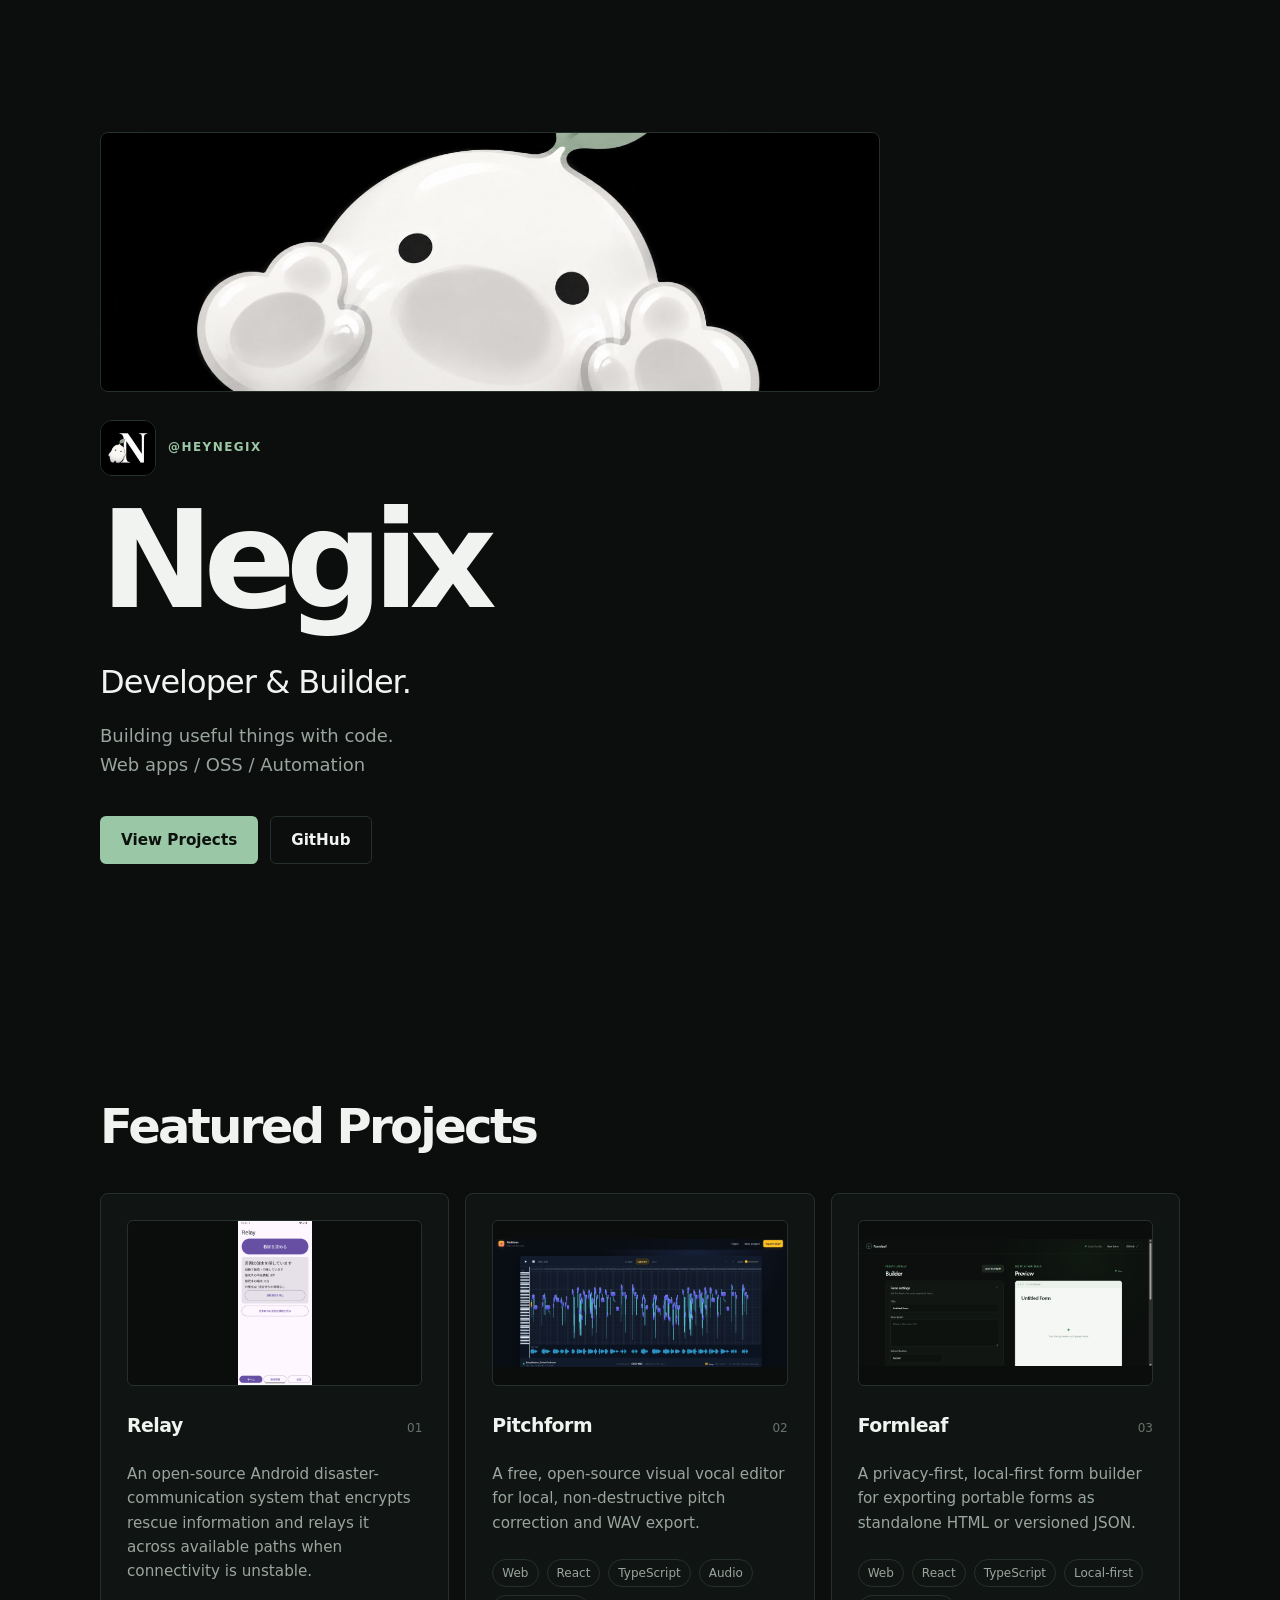
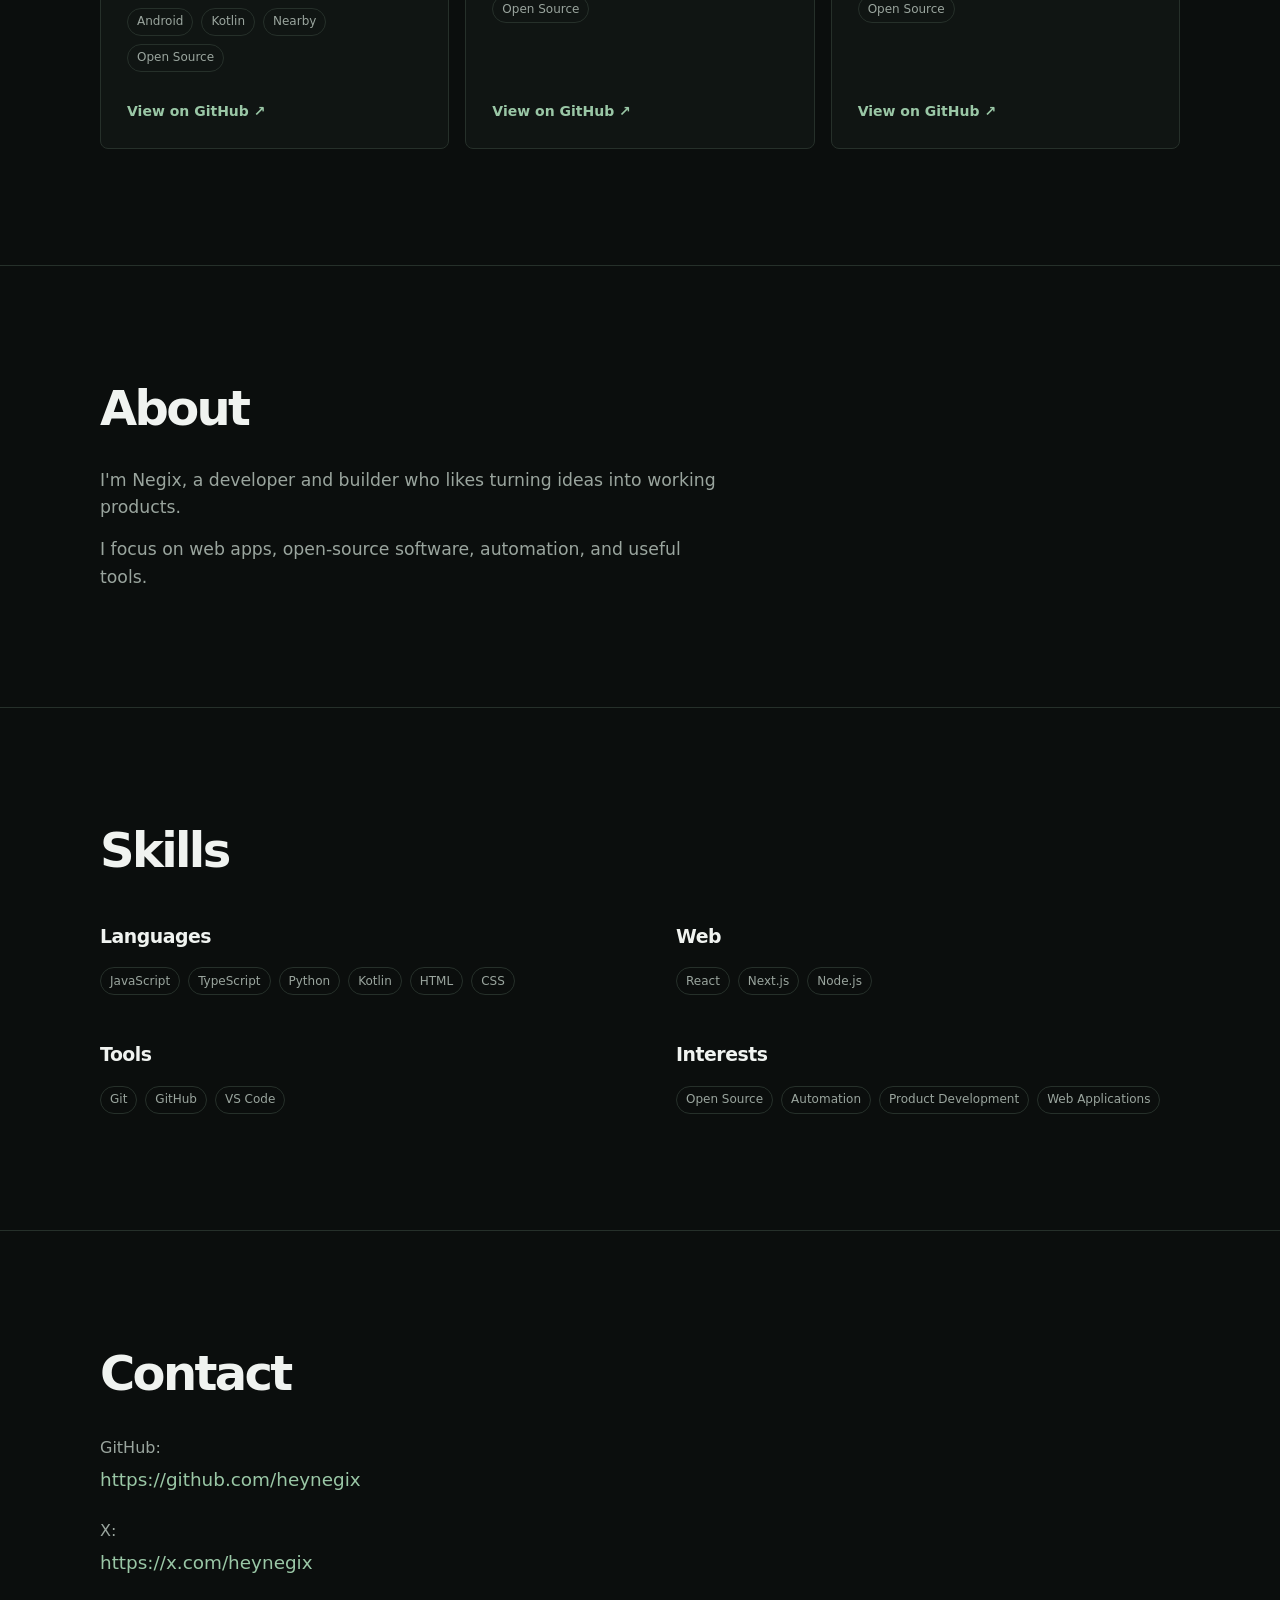
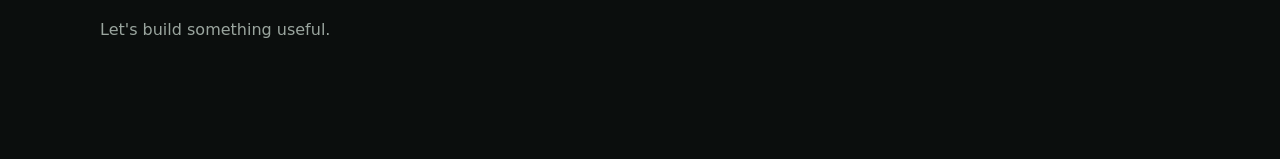
==== index.html @ 0bc8c7f5 "Add Negix profile banner and avatar" ====
<!doctype html>
<html lang="en">
  <head>
    <meta charset="utf-8" />
    <meta name="viewport" content="width=device-width, initial-scale=1" />
    <meta
      name="description"
      content="Negix — Developer &amp; Builder. Web apps, open-source software, and automation."
    />
    <meta property="og:type" content="website" />
    <meta property="og:url" content="https://heynegix.github.io/" />
    <meta property="og:title" content="Negix — Developer &amp; Builder" />
    <meta
      property="og:description"
      content="Building useful things with code. Web apps / OSS / Automation"
    />
    <meta property="og:image" content="https://heynegix.github.io/og-image.png" />
    <meta property="og:image:width" content="1731" />
    <meta property="og:image:height" content="909" />
    <meta name="twitter:card" content="summary_large_image" />
    <meta name="twitter:title" content="Negix — Developer &amp; Builder" />
    <meta
      name="twitter:description"
      content="Building useful things with code. Web apps / OSS / Automation"
    />
    <meta name="twitter:image" content="https://heynegix.github.io/og-image.png" />
    <title>Negix — Developer &amp; Builder</title>
    <link rel="icon" type="image/png" href="favicon.png" />
    <link rel="stylesheet" href="style.css" />
  </head>
  <body>
    <main>
      <section class="hero" aria-labelledby="hero-title">
        <div class="container hero__content">
          <img
            class="hero__banner"
            src="profile-banner.jpg"
            alt="Negix profile banner featuring the Negix mascot"
            fetchpriority="high"
          />
          <div class="hero__identity">
            <img
              class="hero__avatar"
              src="profile-avatar.jpg"
              alt="Negix mascot beside a large N"
              width="64"
              height="64"
            />
            <span>@heynegix</span>
          </div>
          <h1 id="hero-title">Negix</h1>
          <p class="hero__lead">Developer &amp; Builder.</p>
          <p class="hero__description">
            Building useful things with code.<br />
            Web apps / OSS / Automation
          </p>
          <div class="hero__actions" aria-label="Primary actions">
            <a class="button button--primary" href="#projects">View Projects</a>
            <a
              class="button button--secondary"
              href="https://github.com/heynegix"
              target="_blank"
              rel="noopener noreferrer"
            >
              GitHub
            </a>
          </div>
        </div>
      </section>

      <section id="projects" class="section" aria-labelledby="projects-title">
        <div class="container">
          <h2 id="projects-title">Featured Projects</h2>
          <div class="project-grid">
            <article class="project-card">
              <img
                class="project-card__cover"
                src="relay-cover.png"
                alt="Relay Android home screen showing disaster communication status"
                loading="lazy"
                decoding="async"
              />
              <div class="project-card__topline">
                <h3>Relay</h3>
                <span class="project-card__index">01</span>
              </div>
              <p>
                An open-source Android disaster-communication system that encrypts
                rescue information and relays it across available paths when
                connectivity is unstable.
              </p>
              <div class="tags" aria-label="Relay technologies">
                <span class="tag">Android</span>
                <span class="tag">Kotlin</span>
                <span class="tag">Nearby</span>
                <span class="tag">Open Source</span>
              </div>
              <a
                class="project-card__link"
                href="https://github.com/heynegix/Relay"
                target="_blank"
                rel="noopener noreferrer"
              >
                View on GitHub <span aria-hidden="true">↗</span>
              </a>
            </article>

            <article class="project-card">
              <img
                class="project-card__cover"
                src="pitchform-cover.png"
                alt="Pitchform visual vocal editor showing editable pitch notes"
                loading="lazy"
                decoding="async"
              />
              <div class="project-card__topline">
                <h3>Pitchform</h3>
                <span class="project-card__index">02</span>
              </div>
              <p>
                A free, open-source visual vocal editor for local, non-destructive
                pitch correction and WAV export.
              </p>
              <div class="tags" aria-label="Pitchform technologies">
                <span class="tag">Web</span>
                <span class="tag">React</span>
                <span class="tag">TypeScript</span>
                <span class="tag">Audio</span>
                <span class="tag">Open Source</span>
              </div>
              <a
                class="project-card__link"
                href="https://github.com/heynegix/Pitchform"
                target="_blank"
                rel="noopener noreferrer"
              >
                View on GitHub <span aria-hidden="true">↗</span>
              </a>
            </article>

            <article class="project-card">
              <img
                class="project-card__cover"
                src="formleaf-cover.png"
                alt="Formleaf form builder with a live form preview"
                loading="lazy"
                decoding="async"
              />
              <div class="project-card__topline">
                <h3>Formleaf</h3>
                <span class="project-card__index">03</span>
              </div>
              <p>
                A privacy-first, local-first form builder for exporting portable
                forms as standalone HTML or versioned JSON.
              </p>
              <div class="tags" aria-label="Formleaf technologies">
                <span class="tag">Web</span>
                <span class="tag">React</span>
                <span class="tag">TypeScript</span>
                <span class="tag">Local-first</span>
                <span class="tag">Open Source</span>
              </div>
              <a
                class="project-card__link"
                href="https://github.com/heynegix/Formleaf"
                target="_blank"
                rel="noopener noreferrer"
              >
                View on GitHub <span aria-hidden="true">↗</span>
              </a>
            </article>
          </div>
        </div>
      </section>

      <section class="section section--bordered" aria-labelledby="about-title">
        <div class="container narrow-content">
          <h2 id="about-title">About</h2>
          <div class="about-copy">
            <p>
              I'm Negix, a developer and builder who likes turning ideas into
              working products.
            </p>
            <p>
              I focus on web apps, open-source software, automation, and useful
              tools.
            </p>
          </div>
        </div>
      </section>

      <section class="section section--bordered" aria-labelledby="skills-title">
        <div class="container">
          <h2 id="skills-title">Skills</h2>
          <div class="skills-grid">
            <div class="skill-group">
              <h3>Languages</h3>
              <div class="tags">
                <span class="tag">JavaScript</span>
                <span class="tag">TypeScript</span>
                <span class="tag">Python</span>
                <span class="tag">Kotlin</span>
                <span class="tag">HTML</span>
                <span class="tag">CSS</span>
              </div>
            </div>
            <div class="skill-group">
              <h3>Web</h3>
              <div class="tags">
                <span class="tag">React</span>
                <span class="tag">Next.js</span>
                <span class="tag">Node.js</span>
              </div>
            </div>
            <div class="skill-group">
              <h3>Tools</h3>
              <div class="tags">
                <span class="tag">Git</span>
                <span class="tag">GitHub</span>
                <span class="tag">VS Code</span>
              </div>
            </div>
            <div class="skill-group">
              <h3>Interests</h3>
              <div class="tags">
                <span class="tag">Open Source</span>
                <span class="tag">Automation</span>
                <span class="tag">Product Development</span>
                <span class="tag">Web Applications</span>
              </div>
            </div>
          </div>
        </div>
      </section>

      <section class="section section--bordered contact" aria-labelledby="contact-title">
        <div class="container narrow-content">
          <h2 id="contact-title">Contact</h2>
          <div class="contact__items">
            <div class="contact__item">
              <p class="contact__link-label">GitHub:</p>
              <a
                class="contact__link"
                href="https://github.com/heynegix"
                target="_blank"
                rel="noopener noreferrer"
              >
                https://github.com/heynegix
              </a>
            </div>
            <div class="contact__item">
              <p class="contact__link-label">X:</p>
              <a
                class="contact__link"
                href="https://x.com/heynegix"
                target="_blank"
                rel="noopener noreferrer"
              >
                https://x.com/heynegix
              </a>
            </div>
          </div>
          <p class="contact__closing">Let's build something useful.</p>
        </div>
      </section>
    </main>
  </body>
</html>
---- style.css ----
:root {
  color-scheme: dark;
  --background: #0b0e0d;
  --surface: #101513;
  --surface-hover: #151c18;
  --text: #f0f3f0;
  --muted: #9aa59e;
  --faint: #68736c;
  --border: #26302a;
  --accent: #9ac7a6;
  --accent-strong: #b8e0c2;
  --max-width: 1080px;
}

* {
  box-sizing: border-box;
}

html {
  scroll-behavior: smooth;
}

body {
  min-width: 320px;
  margin: 0;
  background: var(--background);
  color: var(--text);
  font-family: Inter, ui-sans-serif, system-ui, -apple-system, BlinkMacSystemFont,
    "Segoe UI", sans-serif;
  font-size: 16px;
  line-height: 1.6;
  -webkit-font-smoothing: antialiased;
  text-rendering: optimizeLegibility;
}

a {
  color: inherit;
}

a:focus-visible {
  outline: 2px solid var(--accent-strong);
  outline-offset: 4px;
}

.container {
  width: min(calc(100% - 48px), var(--max-width));
  margin: 0 auto;
}

.narrow-content {
  max-width: 720px;
  margin-left: max(24px, calc((100% - var(--max-width)) / 2));
}

.hero {
  min-height: 86vh;
  display: flex;
  align-items: center;
  padding: 96px 0 120px;
}

.hero__content {
  padding-top: 4vh;
}

.hero__banner {
  width: 100%;
  max-width: 780px;
  aspect-ratio: 3 / 1;
  display: block;
  margin: 0 0 28px;
  border: 1px solid var(--border);
  border-radius: 8px;
  background: #000;
  object-fit: cover;
}

.hero__identity {
  display: flex;
  align-items: center;
  gap: 12px;
  margin: 0 0 20px;
  color: var(--accent);
  font-size: 0.75rem;
  font-weight: 600;
  letter-spacing: 0.12em;
  text-transform: uppercase;
}

.hero__avatar {
  width: 56px;
  height: 56px;
  display: block;
  border: 1px solid var(--border);
  border-radius: 12px;
  background: #000;
  object-fit: cover;
}

.hero h1 {
  max-width: 800px;
  margin: 0;
  font-size: clamp(4rem, 11vw, 8.5rem);
  font-weight: 650;
  letter-spacing: -0.075em;
  line-height: 0.95;
}

.hero__lead {
  margin: 32px 0 0;
  color: var(--text);
  font-size: clamp(1.35rem, 2.7vw, 2rem);
  letter-spacing: -0.03em;
}

.hero__description {
  margin: 14px 0 0;
  color: var(--muted);
  font-size: clamp(1rem, 1.6vw, 1.125rem);
}

.hero__actions {
  display: flex;
  flex-wrap: wrap;
  gap: 12px;
  margin-top: 36px;
}

.button {
  min-height: 48px;
  display: inline-flex;
  align-items: center;
  justify-content: center;
  padding: 0 20px;
  border: 1px solid transparent;
  border-radius: 6px;
  font-size: 0.95rem;
  font-weight: 600;
  text-decoration: none;
  transition: background-color 180ms ease, border-color 180ms ease, color 180ms ease;
}

.button--primary {
  background: var(--accent);
  color: #0c110e;
}

.button--primary:hover {
  background: var(--accent-strong);
}

.button--secondary {
  border-color: var(--border);
  color: var(--text);
}

.button--secondary:hover {
  border-color: var(--accent);
  color: var(--accent-strong);
}

.section {
  padding: 116px 0;
}

.section--bordered {
  border-top: 1px solid var(--border);
}

.section h2 {
  margin: 0;
  font-size: clamp(2rem, 4vw, 3rem);
  font-weight: 600;
  letter-spacing: -0.055em;
  line-height: 1.1;
}

.project-grid {
  display: grid;
  grid-template-columns: repeat(3, minmax(0, 1fr));
  gap: 16px;
  margin-top: 40px;
}

.project-card {
  min-height: 340px;
  display: flex;
  flex-direction: column;
  padding: 26px;
  border: 1px solid var(--border);
  border-radius: 8px;
  background: var(--surface);
  transition: border-color 180ms ease, background-color 180ms ease;
}

.project-card:hover {
  border-color: #3a4a3e;
  background: var(--surface-hover);
}

.project-card__cover {
  width: 100%;
  aspect-ratio: 16 / 9;
  display: block;
  margin-bottom: 24px;
  border: 1px solid var(--border);
  border-radius: 6px;
  background: #0a0d0b;
  object-fit: contain;
}

.project-card__topline {
  display: flex;
  align-items: baseline;
  justify-content: space-between;
  gap: 16px;
}

.project-card h3,
.skill-group h3 {
  margin: 0;
  font-size: 1.18rem;
  font-weight: 600;
  letter-spacing: -0.025em;
}

.project-card__index {
  color: var(--faint);
  font-size: 0.75rem;
  font-variant-numeric: tabular-nums;
}

.project-card p {
  margin: 22px 0 0;
  color: var(--muted);
  font-size: 0.95rem;
}

.tags {
  display: flex;
  flex-wrap: wrap;
  gap: 8px;
  margin-top: 24px;
}

.tag {
  display: inline-flex;
  align-items: center;
  min-height: 28px;
  padding: 3px 9px;
  border: 1px solid var(--border);
  border-radius: 999px;
  color: var(--muted);
  font-size: 0.75rem;
  line-height: 1.2;
}

.project-card__link {
  width: fit-content;
  margin-top: auto;
  padding-top: 28px;
  color: var(--accent);
  font-size: 0.875rem;
  font-weight: 600;
  text-decoration: none;
}

.project-card__link:hover,
.contact__link:hover {
  color: var(--accent-strong);
}

.about-copy {
  max-width: 620px;
  margin-top: 32px;
  color: var(--muted);
  font-size: 1.08rem;
}

.about-copy p {
  margin: 0;
}

.about-copy p + p {
  margin-top: 14px;
}

.skills-grid {
  display: grid;
  grid-template-columns: repeat(2, minmax(0, 1fr));
  gap: 44px 72px;
  margin-top: 44px;
}

.skill-group .tags {
  margin-top: 16px;
}

.contact__items {
  margin-top: 36px;
}

.contact__item + .contact__item {
  margin-top: 24px;
}

.contact__link-label {
  margin: 0 0 4px;
  color: var(--muted);
}

.contact__link {
  color: var(--accent);
  font-size: clamp(1rem, 2vw, 1.15rem);
  overflow-wrap: anywhere;
  text-decoration: none;
}

.contact__closing {
  margin: 40px 0 0;
  color: var(--muted);
}

@media (max-width: 800px) {
  .hero {
    min-height: 76vh;
    padding: 72px 0 96px;
  }

  .project-grid {
    grid-template-columns: 1fr;
  }

  .project-card {
    min-height: 0;
  }

  .project-card__link {
    margin-top: 26px;
  }

  .narrow-content {
    margin-left: auto;
  }
}

@media (max-width: 560px) {
  .container {
    width: min(calc(100% - 36px), var(--max-width));
  }

  .hero {
    padding: 56px 0 80px;
  }

  .hero h1 {
    font-size: clamp(3.8rem, 21vw, 6rem);
  }

  .hero__actions {
    width: 100%;
  }

  .button {
    flex: 1 1 140px;
  }

  .section {
    padding: 80px 0;
  }

  .skills-grid {
    grid-template-columns: 1fr;
    gap: 32px;
    margin-top: 36px;
  }
}

@media (prefers-reduced-motion: reduce) {
  html {
    scroll-behavior: auto;
  }

  *,
  *::before,
  *::after {
    transition-duration: 0.01ms !important;
  }
}
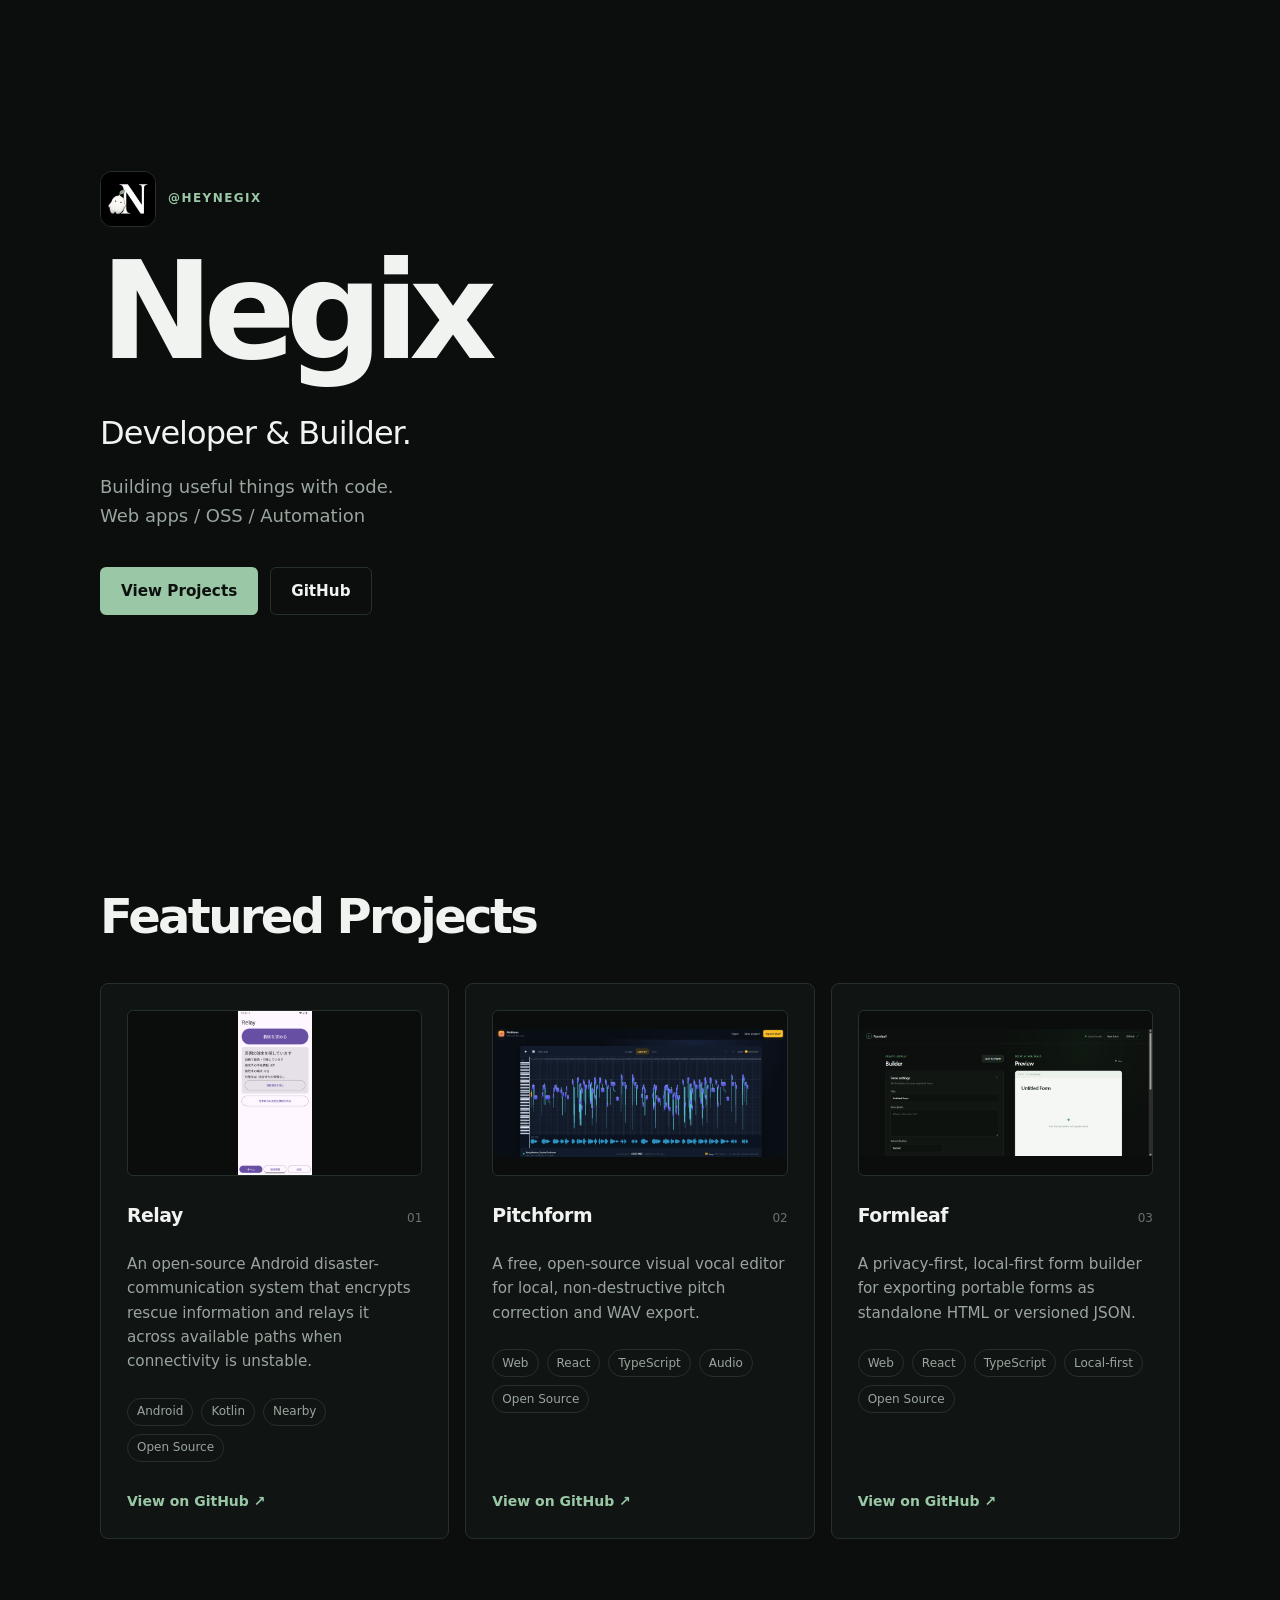
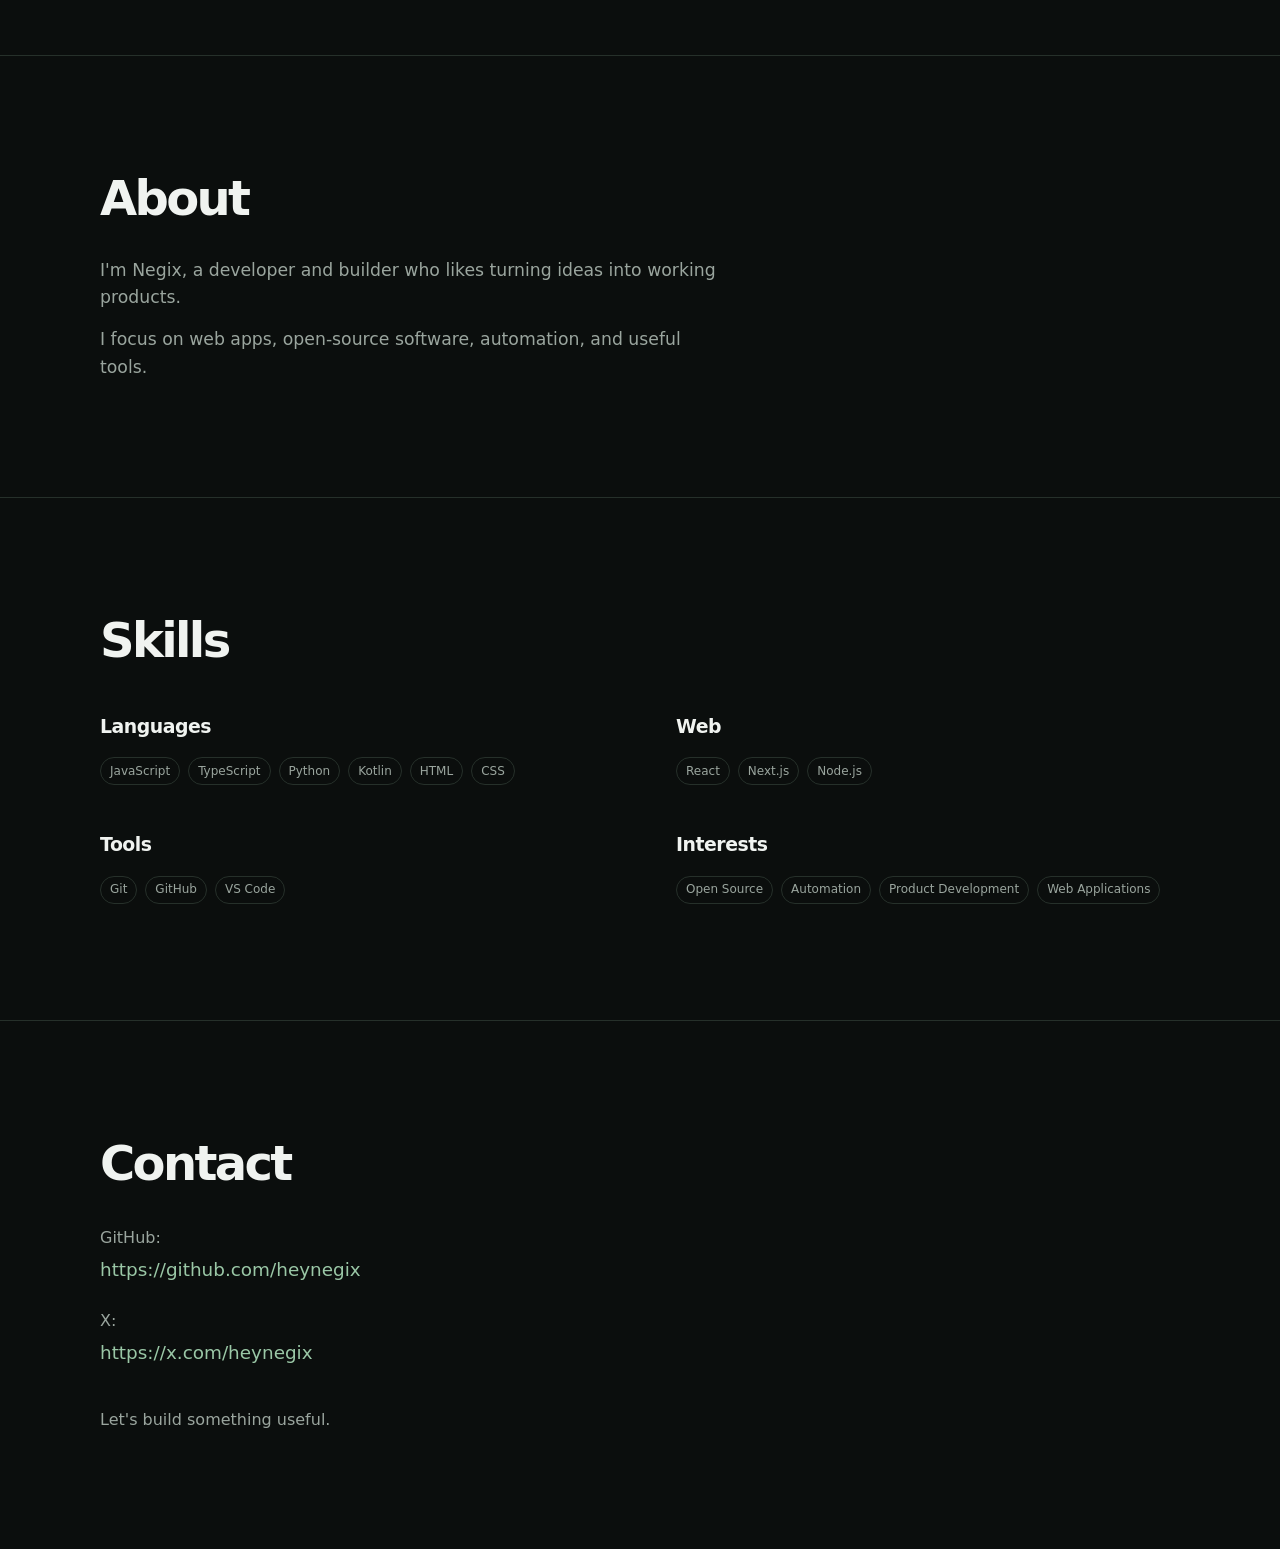
==== commit 27e74323: "Remove oversized profile banner" ====
--- a/index.html
+++ b/index.html
@@ -32,12 +32,6 @@
     <main>
       <section class="hero" aria-labelledby="hero-title">
         <div class="container hero__content">
-          <img
-            class="hero__banner"
-            src="profile-banner.jpg"
-            alt="Negix profile banner featuring the Negix mascot"
-            fetchpriority="high"
-          />
           <div class="hero__identity">
             <img
               class="hero__avatar"
--- a/style.css
+++ b/style.css
@@ -63,18 +63,6 @@
   padding-top: 4vh;
 }
 
-.hero__banner {
-  width: 100%;
-  max-width: 780px;
-  aspect-ratio: 3 / 1;
-  display: block;
-  margin: 0 0 28px;
-  border: 1px solid var(--border);
-  border-radius: 8px;
-  background: #000;
-  object-fit: cover;
-}
-
 .hero__identity {
   display: flex;
   align-items: center;
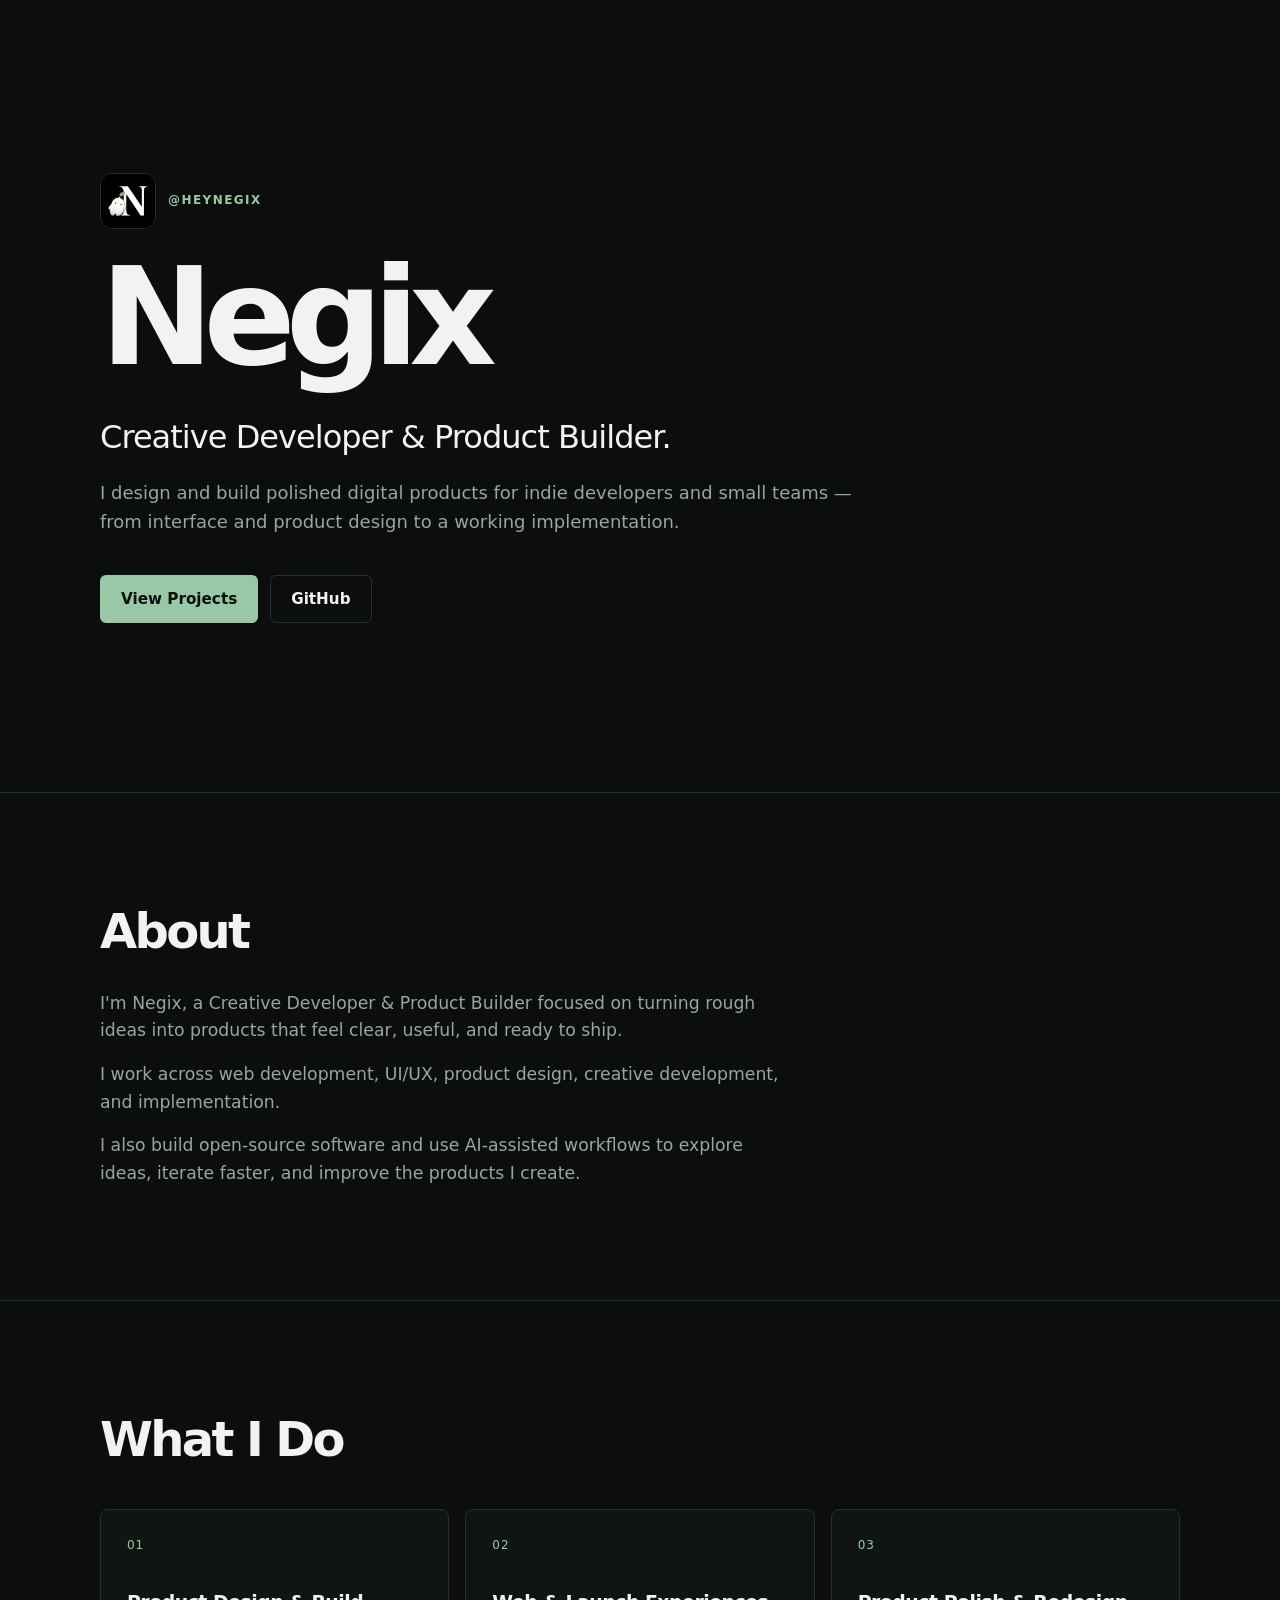
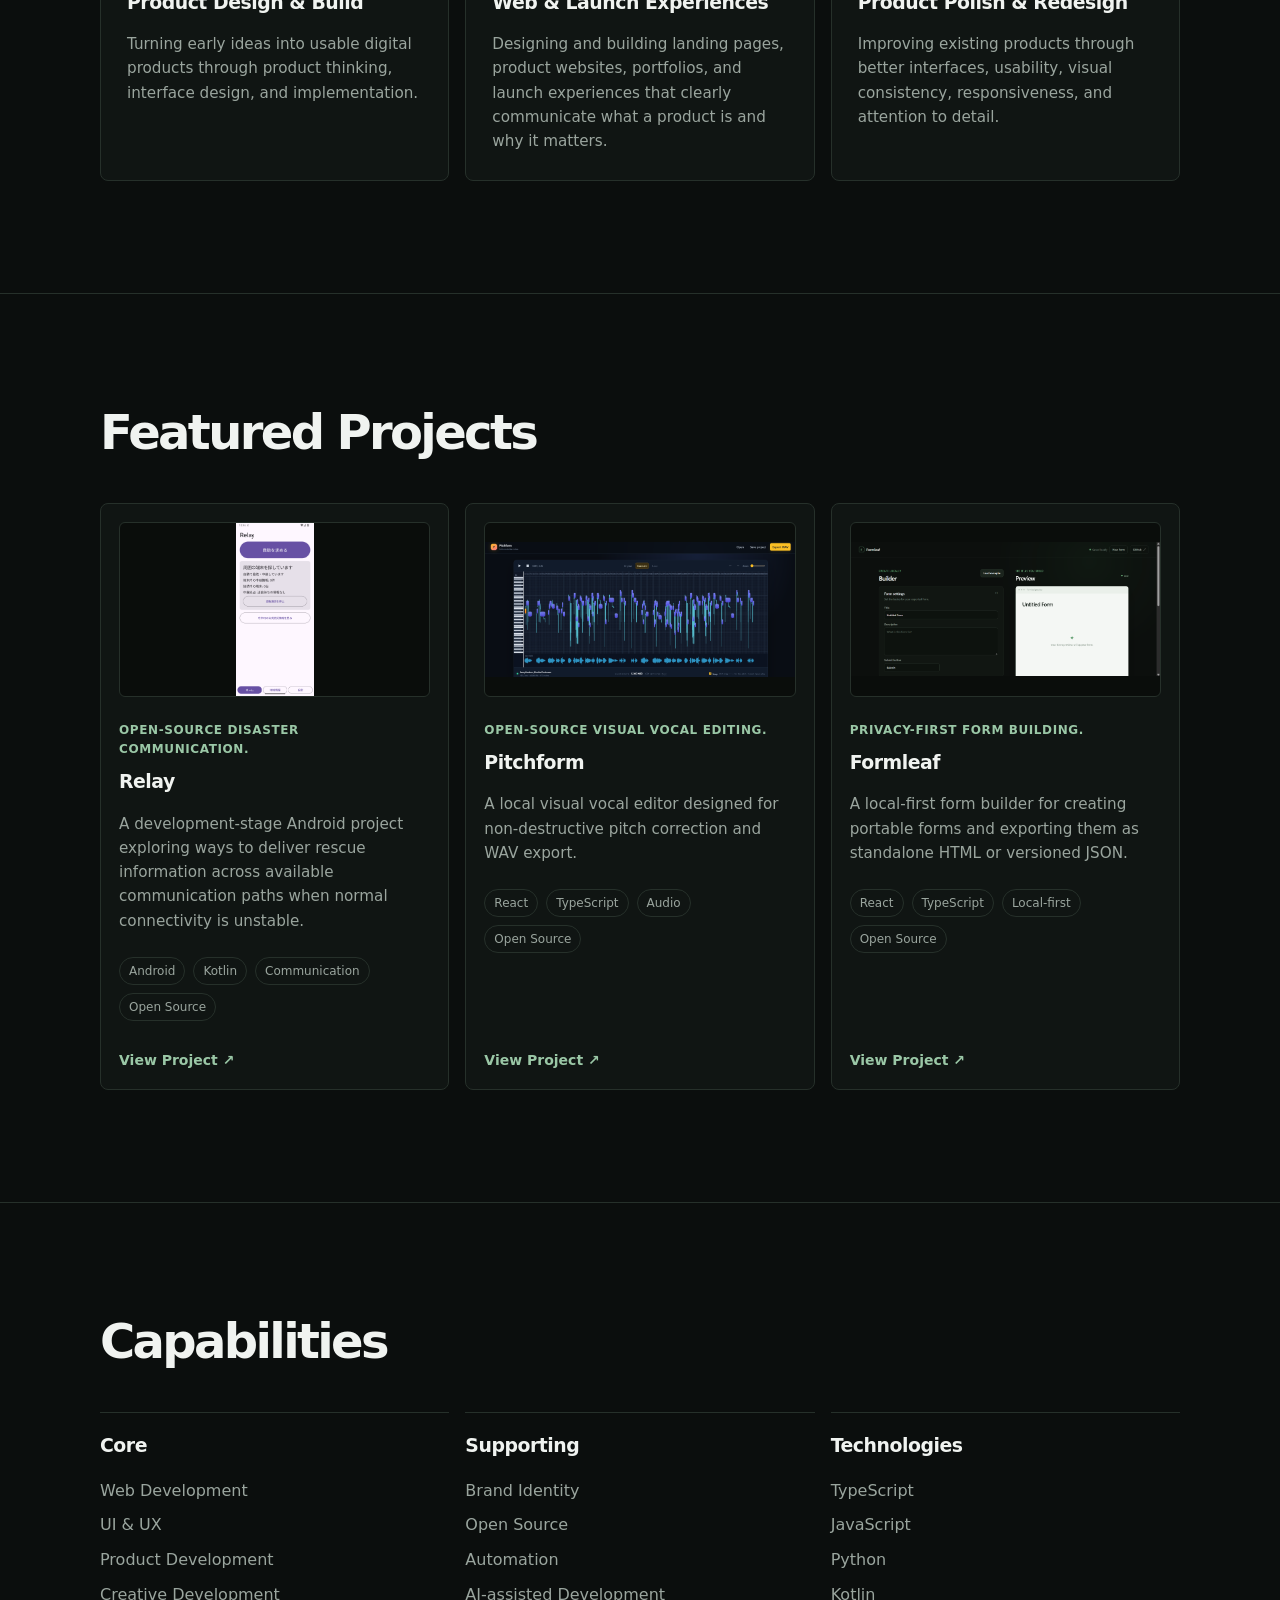
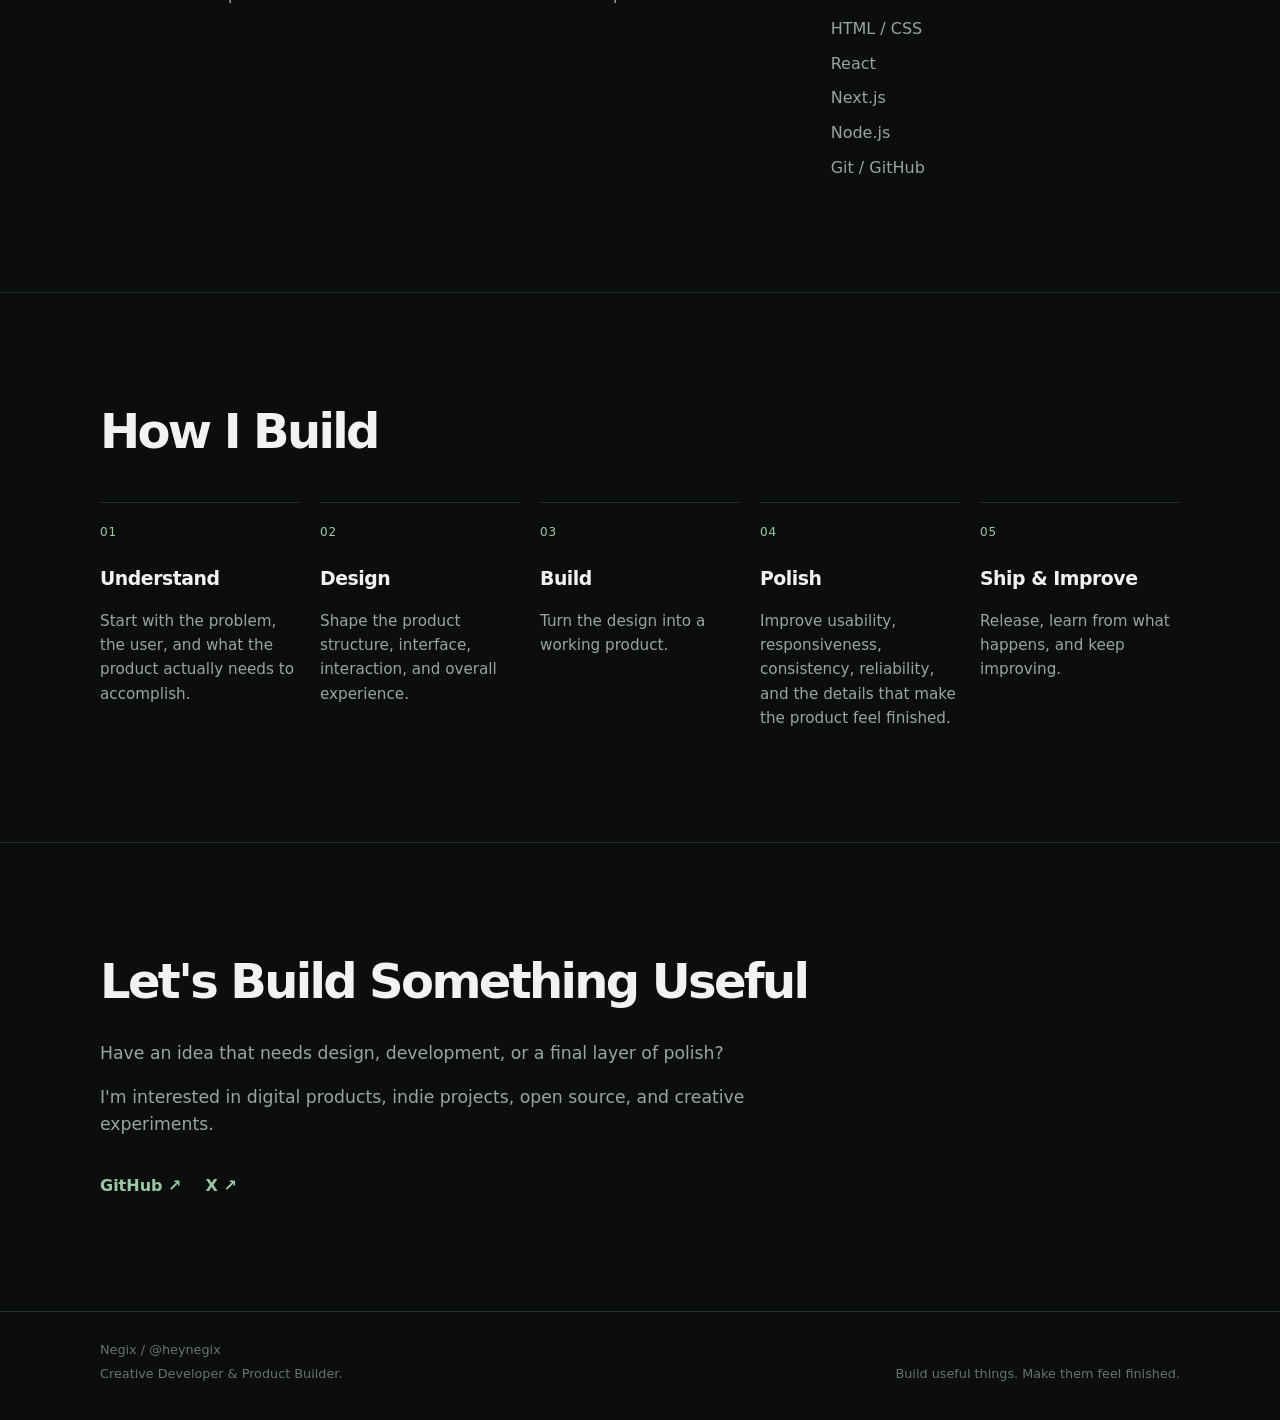
==== commit f8b56bea: "Refresh portfolio positioning and structure" ====
--- a/index.html
+++ b/index.html
@@ -5,26 +5,26 @@
     <meta name="viewport" content="width=device-width, initial-scale=1" />
     <meta
       name="description"
-      content="Negix — Developer &amp; Builder. Web apps, open-source software, and automation."
+      content="Negix is a Creative Developer &amp; Product Builder designing and building polished digital products for indie developers and small teams."
     />
     <meta property="og:type" content="website" />
     <meta property="og:url" content="https://heynegix.github.io/" />
-    <meta property="og:title" content="Negix — Developer &amp; Builder" />
+    <meta property="og:title" content="Negix — Creative Developer &amp; Product Builder" />
     <meta
       property="og:description"
-      content="Building useful things with code. Web apps / OSS / Automation"
+      content="Negix is a Creative Developer &amp; Product Builder designing and building polished digital products for indie developers and small teams."
     />
     <meta property="og:image" content="https://heynegix.github.io/og-image.png" />
     <meta property="og:image:width" content="1731" />
     <meta property="og:image:height" content="909" />
     <meta name="twitter:card" content="summary_large_image" />
-    <meta name="twitter:title" content="Negix — Developer &amp; Builder" />
+    <meta name="twitter:title" content="Negix — Creative Developer &amp; Product Builder" />
     <meta
       name="twitter:description"
-      content="Building useful things with code. Web apps / OSS / Automation"
+      content="Negix is a Creative Developer &amp; Product Builder designing and building polished digital products for indie developers and small teams."
     />
     <meta name="twitter:image" content="https://heynegix.github.io/og-image.png" />
-    <title>Negix — Developer &amp; Builder</title>
+    <title>Negix — Creative Developer &amp; Product Builder</title>
     <link rel="icon" type="image/png" href="favicon.png" />
     <link rel="stylesheet" href="style.css" />
   </head>
@@ -43,10 +43,11 @@
             <span>@heynegix</span>
           </div>
           <h1 id="hero-title">Negix</h1>
-          <p class="hero__lead">Developer &amp; Builder.</p>
+          <p class="hero__lead">Creative Developer &amp; Product Builder.</p>
           <p class="hero__description">
-            Building useful things with code.<br />
-            Web apps / OSS / Automation
+            I design and build polished digital products for indie developers and
+            small teams — from interface and product design to a working
+            implementation.
           </p>
           <div class="hero__actions" aria-label="Primary actions">
             <a class="button button--primary" href="#projects">View Projects</a>
@@ -62,7 +63,61 @@
         </div>
       </section>
 
-      <section id="projects" class="section" aria-labelledby="projects-title">
+      <section class="section section--bordered" aria-labelledby="about-title">
+        <div class="container narrow-content">
+          <h2 id="about-title">About</h2>
+          <div class="about-copy">
+            <p>
+              I'm Negix, a Creative Developer &amp; Product Builder focused on
+              turning rough ideas into products that feel clear, useful, and ready
+              to ship.
+            </p>
+            <p>
+              I work across web development, UI/UX, product design, creative
+              development, and implementation.
+            </p>
+            <p>
+              I also build open-source software and use AI-assisted workflows to
+              explore ideas, iterate faster, and improve the products I create.
+            </p>
+          </div>
+        </div>
+      </section>
+
+      <section class="section section--bordered" aria-labelledby="what-i-do-title">
+        <div class="container">
+          <h2 id="what-i-do-title">What I Do</h2>
+          <div class="service-grid">
+            <article class="service-card">
+              <p class="service-card__number">01</p>
+              <h3>Product Design &amp; Build</h3>
+              <p>
+                Turning early ideas into usable digital products through product
+                thinking, interface design, and implementation.
+              </p>
+            </article>
+            <article class="service-card">
+              <p class="service-card__number">02</p>
+              <h3>Web &amp; Launch Experiences</h3>
+              <p>
+                Designing and building landing pages, product websites,
+                portfolios, and launch experiences that clearly communicate what a
+                product is and why it matters.
+              </p>
+            </article>
+            <article class="service-card">
+              <p class="service-card__number">03</p>
+              <h3>Product Polish &amp; Redesign</h3>
+              <p>
+                Improving existing products through better interfaces, usability,
+                visual consistency, responsiveness, and attention to detail.
+              </p>
+            </article>
+          </div>
+        </div>
+      </section>
+
+      <section id="projects" class="section section--bordered" aria-labelledby="projects-title">
         <div class="container">
           <h2 id="projects-title">Featured Projects</h2>
           <div class="project-grid">
@@ -74,19 +129,17 @@
                 loading="lazy"
                 decoding="async"
               />
-              <div class="project-card__topline">
-                <h3>Relay</h3>
-                <span class="project-card__index">01</span>
-              </div>
-              <p>
-                An open-source Android disaster-communication system that encrypts
-                rescue information and relays it across available paths when
-                connectivity is unstable.
+              <p class="project-card__category">Open-source disaster communication.</p>
+              <h3>Relay</h3>
+              <p>
+                A development-stage Android project exploring ways to deliver
+                rescue information across available communication paths when
+                normal connectivity is unstable.
               </p>
               <div class="tags" aria-label="Relay technologies">
                 <span class="tag">Android</span>
                 <span class="tag">Kotlin</span>
-                <span class="tag">Nearby</span>
+                <span class="tag">Communication</span>
                 <span class="tag">Open Source</span>
               </div>
               <a
@@ -95,7 +148,7 @@
                 target="_blank"
                 rel="noopener noreferrer"
               >
-                View on GitHub <span aria-hidden="true">↗</span>
+                View Project <span aria-hidden="true">↗</span>
               </a>
             </article>
 
@@ -107,16 +160,13 @@
                 loading="lazy"
                 decoding="async"
               />
-              <div class="project-card__topline">
-                <h3>Pitchform</h3>
-                <span class="project-card__index">02</span>
-              </div>
-              <p>
-                A free, open-source visual vocal editor for local, non-destructive
-                pitch correction and WAV export.
+              <p class="project-card__category">Open-source visual vocal editing.</p>
+              <h3>Pitchform</h3>
+              <p>
+                A local visual vocal editor designed for non-destructive pitch
+                correction and WAV export.
               </p>
               <div class="tags" aria-label="Pitchform technologies">
-                <span class="tag">Web</span>
                 <span class="tag">React</span>
                 <span class="tag">TypeScript</span>
                 <span class="tag">Audio</span>
@@ -128,7 +178,7 @@
                 target="_blank"
                 rel="noopener noreferrer"
               >
-                View on GitHub <span aria-hidden="true">↗</span>
+                View Project <span aria-hidden="true">↗</span>
               </a>
             </article>
 
@@ -140,16 +190,13 @@
                 loading="lazy"
                 decoding="async"
               />
-              <div class="project-card__topline">
-                <h3>Formleaf</h3>
-                <span class="project-card__index">03</span>
-              </div>
-              <p>
-                A privacy-first, local-first form builder for exporting portable
-                forms as standalone HTML or versioned JSON.
+              <p class="project-card__category">Privacy-first form building.</p>
+              <h3>Formleaf</h3>
+              <p>
+                A local-first form builder for creating portable forms and
+                exporting them as standalone HTML or versioned JSON.
               </p>
               <div class="tags" aria-label="Formleaf technologies">
-                <span class="tag">Web</span>
                 <span class="tag">React</span>
                 <span class="tag">TypeScript</span>
                 <span class="tag">Local-first</span>
@@ -161,103 +208,109 @@
                 target="_blank"
                 rel="noopener noreferrer"
               >
-                View on GitHub <span aria-hidden="true">↗</span>
+                View Project <span aria-hidden="true">↗</span>
               </a>
             </article>
           </div>
         </div>
       </section>
 
-      <section class="section section--bordered" aria-labelledby="about-title">
-        <div class="container narrow-content">
-          <h2 id="about-title">About</h2>
-          <div class="about-copy">
-            <p>
-              I'm Negix, a developer and builder who likes turning ideas into
-              working products.
-            </p>
-            <p>
-              I focus on web apps, open-source software, automation, and useful
-              tools.
-            </p>
-          </div>
-        </div>
-      </section>
-
-      <section class="section section--bordered" aria-labelledby="skills-title">
+      <section class="section section--bordered" aria-labelledby="capabilities-title">
         <div class="container">
-          <h2 id="skills-title">Skills</h2>
-          <div class="skills-grid">
-            <div class="skill-group">
-              <h3>Languages</h3>
-              <div class="tags">
-                <span class="tag">JavaScript</span>
-                <span class="tag">TypeScript</span>
-                <span class="tag">Python</span>
-                <span class="tag">Kotlin</span>
-                <span class="tag">HTML</span>
-                <span class="tag">CSS</span>
-              </div>
+          <h2 id="capabilities-title">Capabilities</h2>
+          <div class="capabilities-grid">
+            <div class="capability-group">
+              <h3>Core</h3>
+              <ul>
+                <li>Web Development</li>
+                <li>UI &amp; UX</li>
+                <li>Product Development</li>
+                <li>Creative Development</li>
+              </ul>
             </div>
-            <div class="skill-group">
-              <h3>Web</h3>
-              <div class="tags">
-                <span class="tag">React</span>
-                <span class="tag">Next.js</span>
-                <span class="tag">Node.js</span>
-              </div>
+            <div class="capability-group">
+              <h3>Supporting</h3>
+              <ul>
+                <li>Brand Identity</li>
+                <li>Open Source</li>
+                <li>Automation</li>
+                <li>AI-assisted Development</li>
+              </ul>
             </div>
-            <div class="skill-group">
-              <h3>Tools</h3>
-              <div class="tags">
-                <span class="tag">Git</span>
-                <span class="tag">GitHub</span>
-                <span class="tag">VS Code</span>
-              </div>
+            <div class="capability-group">
+              <h3>Technologies</h3>
+              <ul>
+                <li>TypeScript</li>
+                <li>JavaScript</li>
+                <li>Python</li>
+                <li>Kotlin</li>
+                <li>HTML / CSS</li>
+                <li>React</li>
+                <li>Next.js</li>
+                <li>Node.js</li>
+                <li>Git / GitHub</li>
+              </ul>
             </div>
-            <div class="skill-group">
-              <h3>Interests</h3>
-              <div class="tags">
-                <span class="tag">Open Source</span>
-                <span class="tag">Automation</span>
-                <span class="tag">Product Development</span>
-                <span class="tag">Web Applications</span>
-              </div>
-            </div>
+          </div>
+        </div>
+      </section>
+
+      <section class="section section--bordered" aria-labelledby="process-title">
+        <div class="container">
+          <h2 id="process-title">How I Build</h2>
+          <div class="process-grid">
+            <article class="process-step">
+              <p class="process-step__number">01</p>
+              <h3>Understand</h3>
+              <p>Start with the problem, the user, and what the product actually needs to accomplish.</p>
+            </article>
+            <article class="process-step">
+              <p class="process-step__number">02</p>
+              <h3>Design</h3>
+              <p>Shape the product structure, interface, interaction, and overall experience.</p>
+            </article>
+            <article class="process-step">
+              <p class="process-step__number">03</p>
+              <h3>Build</h3>
+              <p>Turn the design into a working product.</p>
+            </article>
+            <article class="process-step">
+              <p class="process-step__number">04</p>
+              <h3>Polish</h3>
+              <p>Improve usability, responsiveness, consistency, reliability, and the details that make the product feel finished.</p>
+            </article>
+            <article class="process-step">
+              <p class="process-step__number">05</p>
+              <h3>Ship &amp; Improve</h3>
+              <p>Release, learn from what happens, and keep improving.</p>
+            </article>
           </div>
         </div>
       </section>
 
       <section class="section section--bordered contact" aria-labelledby="contact-title">
         <div class="container narrow-content">
-          <h2 id="contact-title">Contact</h2>
-          <div class="contact__items">
-            <div class="contact__item">
-              <p class="contact__link-label">GitHub:</p>
-              <a
-                class="contact__link"
-                href="https://github.com/heynegix"
-                target="_blank"
-                rel="noopener noreferrer"
-              >
-                https://github.com/heynegix
-              </a>
-            </div>
-            <div class="contact__item">
-              <p class="contact__link-label">X:</p>
-              <a
-                class="contact__link"
-                href="https://x.com/heynegix"
-                target="_blank"
-                rel="noopener noreferrer"
-              >
-                https://x.com/heynegix
-              </a>
-            </div>
-          </div>
-          <p class="contact__closing">Let's build something useful.</p>
+          <h2 id="contact-title">Let's Build Something Useful</h2>
+          <div class="contact-copy">
+            <p>Have an idea that needs design, development, or a final layer of polish?</p>
+            <p>I'm interested in digital products, indie projects, open source, and creative experiments.</p>
+          </div>
+          <div class="social-links" aria-label="Social links">
+            <a class="social-link" href="https://github.com/heynegix" target="_blank" rel="noopener noreferrer">GitHub <span aria-hidden="true">↗</span></a>
+            <a class="social-link" href="https://x.com/heynegix" target="_blank" rel="noopener noreferrer">X <span aria-hidden="true">↗</span></a>
+          </div>
         </div>
       </section>
     </main>
+
+    <footer class="footer">
+      <div class="container footer__content">
+        <div>
+          <p>Negix / @heynegix</p>
+          <p>Creative Developer &amp; Product Builder.</p>
+        </div>
+        <p>Build useful things. Make them feel finished.</p>
+      </div>
+    </footer>
   </body>
 </html>
--- a/style.css
+++ b/style.css
@@ -48,15 +48,15 @@
 }
 
 .narrow-content {
-  max-width: 720px;
+  max-width: 760px;
   margin-left: max(24px, calc((100% - var(--max-width)) / 2));
 }
 
 .hero {
-  min-height: 86vh;
+  min-height: 88vh;
   display: flex;
   align-items: center;
-  padding: 96px 0 120px;
+  padding: 96px 0 128px;
 }
 
 .hero__content {
@@ -67,7 +67,7 @@
   display: flex;
   align-items: center;
   gap: 12px;
-  margin: 0 0 20px;
+  margin: 0 0 24px;
   color: var(--accent);
   font-size: 0.75rem;
   font-weight: 600;
@@ -95,14 +95,15 @@
 }
 
 .hero__lead {
-  margin: 32px 0 0;
+  margin: 30px 0 0;
   color: var(--text);
   font-size: clamp(1.35rem, 2.7vw, 2rem);
   letter-spacing: -0.03em;
 }
 
 .hero__description {
-  margin: 14px 0 0;
+  max-width: 780px;
+  margin: 16px 0 0;
   color: var(--muted);
   font-size: clamp(1rem, 1.6vw, 1.125rem);
 }
@@ -111,7 +112,7 @@
   display: flex;
   flex-wrap: wrap;
   gap: 12px;
-  margin-top: 36px;
+  margin-top: 38px;
 }
 
 .button {
@@ -148,7 +149,7 @@
 }
 
 .section {
-  padding: 116px 0;
+  padding: 112px 0;
 }
 
 .section--bordered {
@@ -163,27 +164,84 @@
   line-height: 1.1;
 }
 
-.project-grid {
+.about-copy,
+.contact-copy {
+  max-width: 680px;
+  margin-top: 32px;
+  color: var(--muted);
+  font-size: 1.08rem;
+}
+
+.about-copy p,
+.contact-copy p {
+  margin: 0;
+}
+
+.about-copy p + p,
+.contact-copy p + p {
+  margin-top: 16px;
+}
+
+.service-grid,
+.project-grid,
+.capabilities-grid {
   display: grid;
   grid-template-columns: repeat(3, minmax(0, 1fr));
   gap: 16px;
-  margin-top: 40px;
-}
-
+  margin-top: 44px;
+}
+
+.service-card,
 .project-card {
-  min-height: 340px;
-  display: flex;
-  flex-direction: column;
-  padding: 26px;
   border: 1px solid var(--border);
   border-radius: 8px;
   background: var(--surface);
   transition: border-color 180ms ease, background-color 180ms ease;
 }
 
+.service-card {
+  min-height: 260px;
+  padding: 26px;
+}
+
+.service-card:hover,
 .project-card:hover {
   border-color: #3a4a3e;
   background: var(--surface-hover);
+}
+
+.service-card__number,
+.process-step__number {
+  margin: 0 0 34px;
+  color: var(--accent);
+  font-size: 0.75rem;
+  font-variant-numeric: tabular-nums;
+  letter-spacing: 0.08em;
+}
+
+.service-card h3,
+.project-card h3,
+.capability-group h3,
+.process-step h3 {
+  margin: 0;
+  font-size: 1.18rem;
+  font-weight: 600;
+  letter-spacing: -0.025em;
+  line-height: 1.3;
+}
+
+.service-card > p:last-child,
+.process-step > p:last-child {
+  margin: 18px 0 0;
+  color: var(--muted);
+  font-size: 0.95rem;
+}
+
+.project-card {
+  min-height: 560px;
+  display: flex;
+  flex-direction: column;
+  padding: 18px;
 }
 
 .project-card__cover {
@@ -197,29 +255,21 @@
   object-fit: contain;
 }
 
-.project-card__topline {
-  display: flex;
-  align-items: baseline;
-  justify-content: space-between;
-  gap: 16px;
-}
-
-.project-card h3,
-.skill-group h3 {
-  margin: 0;
-  font-size: 1.18rem;
-  font-weight: 600;
-  letter-spacing: -0.025em;
-}
-
-.project-card__index {
-  color: var(--faint);
+.project-card__category {
+  margin: 0;
+  color: var(--accent);
   font-size: 0.75rem;
-  font-variant-numeric: tabular-nums;
-}
-
-.project-card p {
-  margin: 22px 0 0;
+  font-weight: 600;
+  letter-spacing: 0.05em;
+  text-transform: uppercase;
+}
+
+.project-card > h3 {
+  margin-top: 10px;
+}
+
+.project-card > p:not(.project-card__category) {
+  margin: 18px 0 0;
   color: var(--muted);
   font-size: 0.95rem;
 }
@@ -243,70 +293,97 @@
   line-height: 1.2;
 }
 
+.project-card__link,
+.social-link {
+  width: fit-content;
+  color: var(--accent);
+  font-size: 0.875rem;
+  font-weight: 600;
+  text-decoration: none;
+}
+
 .project-card__link {
-  width: fit-content;
   margin-top: auto;
   padding-top: 28px;
-  color: var(--accent);
-  font-size: 0.875rem;
-  font-weight: 600;
-  text-decoration: none;
 }
 
 .project-card__link:hover,
-.contact__link:hover {
+.social-link:hover {
   color: var(--accent-strong);
 }
 
-.about-copy {
-  max-width: 620px;
-  margin-top: 32px;
-  color: var(--muted);
-  font-size: 1.08rem;
-}
-
-.about-copy p {
-  margin: 0;
-}
-
-.about-copy p + p {
-  margin-top: 14px;
-}
-
-.skills-grid {
+.capability-group {
+  padding-top: 20px;
+  border-top: 1px solid var(--border);
+}
+
+.capability-group ul {
   display: grid;
-  grid-template-columns: repeat(2, minmax(0, 1fr));
-  gap: 44px 72px;
+  gap: 9px;
+  margin: 20px 0 0;
+  padding: 0;
+  color: var(--muted);
+  list-style: none;
+}
+
+.process-grid {
+  display: grid;
+  grid-template-columns: repeat(5, minmax(0, 1fr));
+  gap: 20px;
   margin-top: 44px;
 }
 
-.skill-group .tags {
-  margin-top: 16px;
-}
-
-.contact__items {
-  margin-top: 36px;
-}
-
-.contact__item + .contact__item {
-  margin-top: 24px;
-}
-
-.contact__link-label {
-  margin: 0 0 4px;
-  color: var(--muted);
-}
-
-.contact__link {
-  color: var(--accent);
-  font-size: clamp(1rem, 2vw, 1.15rem);
-  overflow-wrap: anywhere;
-  text-decoration: none;
-}
-
-.contact__closing {
-  margin: 40px 0 0;
-  color: var(--muted);
+.process-step {
+  padding-top: 20px;
+  border-top: 1px solid var(--border);
+}
+
+.process-step__number {
+  margin-bottom: 24px;
+}
+
+.contact-copy {
+  max-width: 650px;
+}
+
+.social-links {
+  display: flex;
+  flex-wrap: wrap;
+  gap: 24px;
+  margin-top: 34px;
+}
+
+.social-link {
+  font-size: 1rem;
+}
+
+.footer {
+  padding: 28px 0 36px;
+  border-top: 1px solid var(--border);
+  color: var(--faint);
+  font-size: 0.8rem;
+}
+
+.footer__content {
+  display: flex;
+  align-items: flex-end;
+  justify-content: space-between;
+  gap: 24px;
+}
+
+.footer p {
+  margin: 0;
+}
+
+.footer p + p {
+  margin-top: 4px;
+}
+
+@media (max-width: 980px) {
+  .process-grid {
+    grid-template-columns: repeat(3, minmax(0, 1fr));
+    row-gap: 32px;
+  }
 }
 
 @media (max-width: 800px) {
@@ -315,7 +392,9 @@
     padding: 72px 0 96px;
   }
 
-  .project-grid {
+  .service-grid,
+  .project-grid,
+  .capabilities-grid {
     grid-template-columns: 1fr;
   }
 
@@ -357,10 +436,16 @@
     padding: 80px 0;
   }
 
-  .skills-grid {
+  .process-grid {
     grid-template-columns: 1fr;
-    gap: 32px;
-    margin-top: 36px;
+  }
+
+  .footer__content {
+    display: block;
+  }
+
+  .footer__content > p {
+    margin-top: 20px;
   }
 }
 
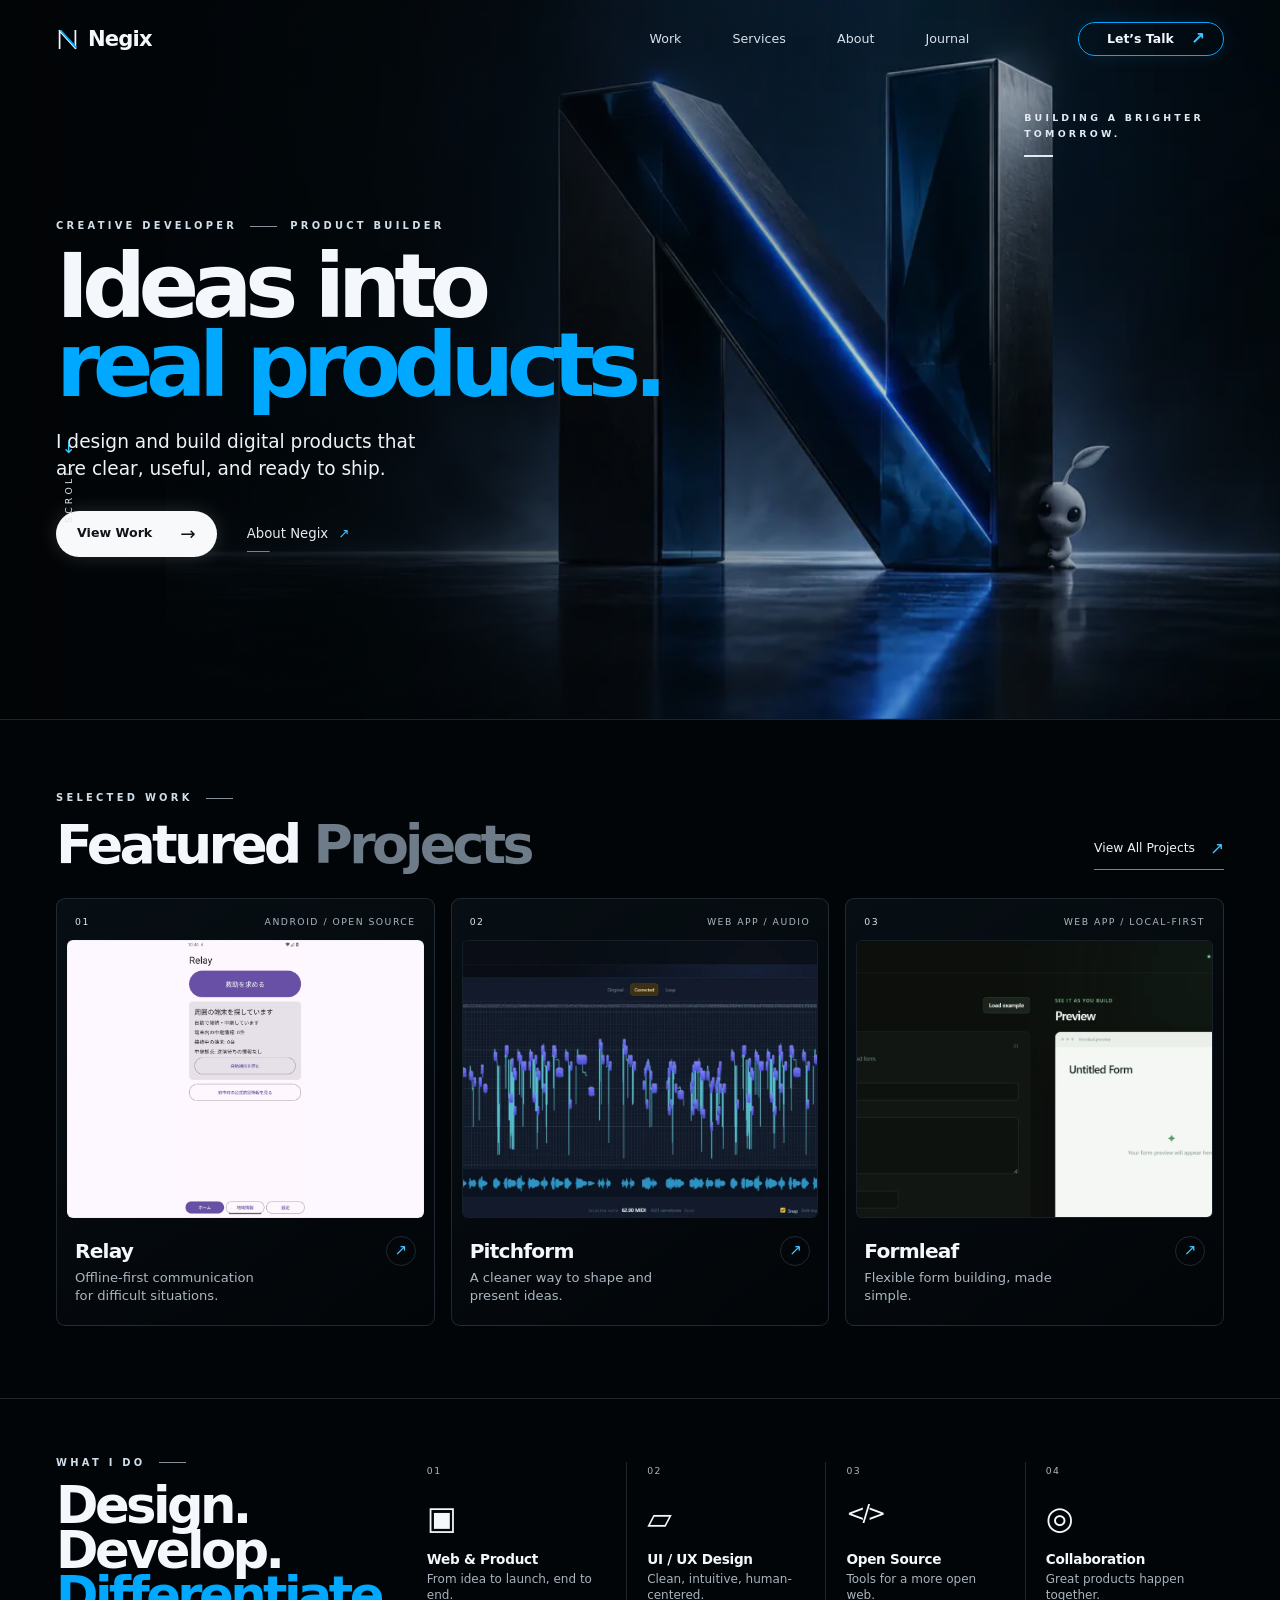
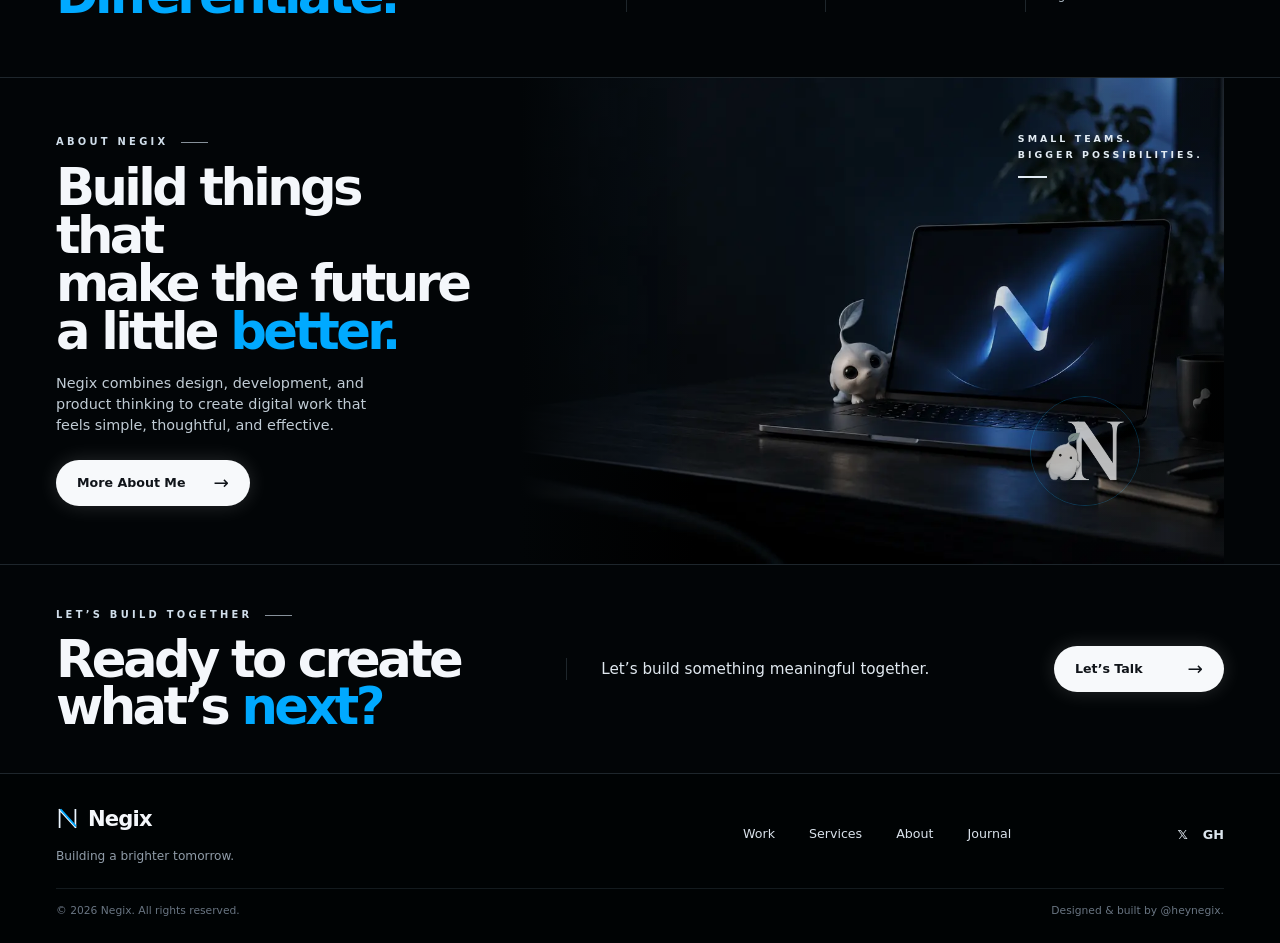
==== commit 0bd0bdef: "Rebuild portfolio around Negix visual identity" ====
--- a/index.html
+++ b/index.html
@@ -3,314 +3,110 @@
   <head>
     <meta charset="utf-8" />
     <meta name="viewport" content="width=device-width, initial-scale=1" />
-    <meta
-      name="description"
-      content="Negix is a Creative Developer &amp; Product Builder designing and building polished digital products for indie developers and small teams."
-    />
+    <meta name="theme-color" content="#020507" />
+    <meta name="description" content="Negix is a creative developer and product builder designing and building polished digital products for indie developers and small teams." />
     <meta property="og:type" content="website" />
     <meta property="og:url" content="https://heynegix.github.io/" />
     <meta property="og:title" content="Negix — Creative Developer &amp; Product Builder" />
-    <meta
-      property="og:description"
-      content="Negix is a Creative Developer &amp; Product Builder designing and building polished digital products for indie developers and small teams."
-    />
+    <meta property="og:description" content="I design and build digital products that are clear, useful, and ready to ship." />
     <meta property="og:image" content="https://heynegix.github.io/og-image.png" />
-    <meta property="og:image:width" content="1731" />
-    <meta property="og:image:height" content="909" />
     <meta name="twitter:card" content="summary_large_image" />
     <meta name="twitter:title" content="Negix — Creative Developer &amp; Product Builder" />
-    <meta
-      name="twitter:description"
-      content="Negix is a Creative Developer &amp; Product Builder designing and building polished digital products for indie developers and small teams."
-    />
+    <meta name="twitter:description" content="I design and build digital products that are clear, useful, and ready to ship." />
     <meta name="twitter:image" content="https://heynegix.github.io/og-image.png" />
     <title>Negix — Creative Developer &amp; Product Builder</title>
     <link rel="icon" type="image/png" href="favicon.png" />
     <link rel="stylesheet" href="style.css" />
   </head>
   <body>
+    <header class="site-header" data-header>
+      <div class="container site-header__inner">
+        <a class="brand" href="#top" aria-label="Negix home">
+          <span class="brand__mark" aria-hidden="true"><svg viewBox="0 0 32 32"><path d="M5 4v24M5 4l22 24M27 4v24" /><path class="brand__mark-accent" d="M7 4l20 22" /></svg></span>
+          <span>Negix</span>
+        </a>
+        <nav class="desktop-nav" aria-label="Primary navigation">
+          <a href="#work">Work</a><a href="#services">Services</a><a href="#about">About</a>
+          <a href="https://github.com/heynegix?tab=activity" target="_blank" rel="noopener noreferrer">Journal</a>
+        </nav>
+        <a class="header-cta" href="https://x.com/heynegix" target="_blank" rel="noopener noreferrer"><span>Let’s Talk</span><span aria-hidden="true">↗</span></a>
+        <button class="menu-toggle" type="button" aria-expanded="false" aria-controls="mobile-menu" data-menu-toggle><span class="sr-only">Open navigation</span><span></span><span></span></button>
+      </div>
+      <nav class="mobile-nav" id="mobile-menu" aria-label="Mobile navigation" data-mobile-menu>
+        <a href="#work">Work</a><a href="#services">Services</a><a href="#about">About</a>
+        <a href="https://github.com/heynegix?tab=activity" target="_blank" rel="noopener noreferrer">Journal ↗</a>
+      </nav>
+    </header>
+
     <main>
-      <section class="hero" aria-labelledby="hero-title">
+      <section class="hero" id="top" aria-labelledby="hero-title">
+        <div class="hero__backdrop" aria-hidden="true"></div>
+        <img class="hero__visual" src="hero-visual.webp" alt="A geometric N sculpture with an electric blue edge and the Negix mascot" width="1600" height="640" fetchpriority="high" />
         <div class="container hero__content">
-          <div class="hero__identity">
-            <img
-              class="hero__avatar"
-              src="profile-avatar.jpg"
-              alt="Negix mascot beside a large N"
-              width="64"
-              height="64"
-            />
-            <span>@heynegix</span>
-          </div>
-          <h1 id="hero-title">Negix</h1>
-          <p class="hero__lead">Creative Developer &amp; Product Builder.</p>
-          <p class="hero__description">
-            I design and build polished digital products for indie developers and
-            small teams — from interface and product design to a working
-            implementation.
-          </p>
-          <div class="hero__actions" aria-label="Primary actions">
-            <a class="button button--primary" href="#projects">View Projects</a>
-            <a
-              class="button button--secondary"
-              href="https://github.com/heynegix"
-              target="_blank"
-              rel="noopener noreferrer"
-            >
-              GitHub
-            </a>
-          </div>
+          <p class="eyebrow">Creative Developer <span></span> Product Builder</p>
+          <h1 id="hero-title">Ideas into<br /><span>real products</span><b aria-hidden="true">.</b></h1>
+          <p class="hero__description">I design and build digital products that are clear, useful, and ready to ship.</p>
+          <div class="hero__actions"><a class="button button--light" href="#work">View Work <span aria-hidden="true">→</span></a><a class="text-link" href="#about">About Negix <span aria-hidden="true">↗</span></a></div>
+          <div class="scroll-cue" aria-hidden="true"><span>Scroll</span><span>↓</span></div>
         </div>
+        <p class="hero__note">Building a brighter<br />tomorrow.<span></span></p>
       </section>
 
-      <section class="section section--bordered" aria-labelledby="about-title">
-        <div class="container narrow-content">
-          <h2 id="about-title">About</h2>
-          <div class="about-copy">
-            <p>
-              I'm Negix, a Creative Developer &amp; Product Builder focused on
-              turning rough ideas into products that feel clear, useful, and ready
-              to ship.
-            </p>
-            <p>
-              I work across web development, UI/UX, product design, creative
-              development, and implementation.
-            </p>
-            <p>
-              I also build open-source software and use AI-assisted workflows to
-              explore ideas, iterate faster, and improve the products I create.
-            </p>
-          </div>
-        </div>
-      </section>
-
-      <section class="section section--bordered" aria-labelledby="what-i-do-title">
+      <section class="section projects" id="work" aria-labelledby="projects-title">
         <div class="container">
-          <h2 id="what-i-do-title">What I Do</h2>
-          <div class="service-grid">
-            <article class="service-card">
-              <p class="service-card__number">01</p>
-              <h3>Product Design &amp; Build</h3>
-              <p>
-                Turning early ideas into usable digital products through product
-                thinking, interface design, and implementation.
-              </p>
+          <div class="section-heading"><div><p class="eyebrow">Selected Work <span></span></p><h2 id="projects-title">Featured <em>Projects</em></h2></div><a class="section-link" href="https://github.com/heynegix?tab=repositories" target="_blank" rel="noopener noreferrer">View All Projects <span aria-hidden="true">↗</span></a></div>
+          <div class="project-grid">
+            <article class="project-card" data-reveal>
+              <div class="project-card__top"><span>01</span><span>Android / Open Source</span></div>
+              <div class="project-card__media project-card__media--relay"><img src="relay-screen.webp" alt="Relay Android home screen with rescue and nearby-device status" loading="lazy" decoding="async" width="740" height="1646" /></div>
+              <div class="project-card__copy"><div><h3>Relay</h3><p>Offline-first communication for difficult situations.</p></div><a class="icon-link" href="https://github.com/heynegix/Relay" target="_blank" rel="noopener noreferrer" aria-label="View Relay on GitHub">↗</a></div>
             </article>
-            <article class="service-card">
-              <p class="service-card__number">02</p>
-              <h3>Web &amp; Launch Experiences</h3>
-              <p>
-                Designing and building landing pages, product websites,
-                portfolios, and launch experiences that clearly communicate what a
-                product is and why it matters.
-              </p>
+            <article class="project-card" data-reveal>
+              <div class="project-card__top"><span>02</span><span>Web App / Audio</span></div>
+              <div class="project-card__media project-card__media--pitchform"><img src="pitchform-screen.webp" alt="Pitchform visual vocal editor showing editable pitch notes and waveform" loading="lazy" decoding="async" width="1500" height="656" /></div>
+              <div class="project-card__copy"><div><h3>Pitchform</h3><p>A cleaner way to shape and present ideas.</p></div><a class="icon-link" href="https://github.com/heynegix/Pitchform" target="_blank" rel="noopener noreferrer" aria-label="View Pitchform on GitHub">↗</a></div>
             </article>
-            <article class="service-card">
-              <p class="service-card__number">03</p>
-              <h3>Product Polish &amp; Redesign</h3>
-              <p>
-                Improving existing products through better interfaces, usability,
-                visual consistency, responsiveness, and attention to detail.
-              </p>
+            <article class="project-card" data-reveal>
+              <div class="project-card__top"><span>03</span><span>Web App / Local-first</span></div>
+              <div class="project-card__media project-card__media--formleaf"><img src="formleaf-screen.webp" alt="Formleaf form builder with a live preview panel" loading="lazy" decoding="async" width="1500" height="650" /></div>
+              <div class="project-card__copy"><div><h3>Formleaf</h3><p>Flexible form building, made simple.</p></div><a class="icon-link" href="https://github.com/heynegix/Formleaf" target="_blank" rel="noopener noreferrer" aria-label="View Formleaf on GitHub">↗</a></div>
             </article>
           </div>
         </div>
       </section>
 
-      <section id="projects" class="section section--bordered" aria-labelledby="projects-title">
-        <div class="container">
-          <h2 id="projects-title">Featured Projects</h2>
-          <div class="project-grid">
-            <article class="project-card">
-              <img
-                class="project-card__cover"
-                src="relay-cover.png"
-                alt="Relay Android home screen showing disaster communication status"
-                loading="lazy"
-                decoding="async"
-              />
-              <p class="project-card__category">Open-source disaster communication.</p>
-              <h3>Relay</h3>
-              <p>
-                A development-stage Android project exploring ways to deliver
-                rescue information across available communication paths when
-                normal connectivity is unstable.
-              </p>
-              <div class="tags" aria-label="Relay technologies">
-                <span class="tag">Android</span>
-                <span class="tag">Kotlin</span>
-                <span class="tag">Communication</span>
-                <span class="tag">Open Source</span>
-              </div>
-              <a
-                class="project-card__link"
-                href="https://github.com/heynegix/Relay"
-                target="_blank"
-                rel="noopener noreferrer"
-              >
-                View Project <span aria-hidden="true">↗</span>
-              </a>
-            </article>
-
-            <article class="project-card">
-              <img
-                class="project-card__cover"
-                src="pitchform-cover.png"
-                alt="Pitchform visual vocal editor showing editable pitch notes"
-                loading="lazy"
-                decoding="async"
-              />
-              <p class="project-card__category">Open-source visual vocal editing.</p>
-              <h3>Pitchform</h3>
-              <p>
-                A local visual vocal editor designed for non-destructive pitch
-                correction and WAV export.
-              </p>
-              <div class="tags" aria-label="Pitchform technologies">
-                <span class="tag">React</span>
-                <span class="tag">TypeScript</span>
-                <span class="tag">Audio</span>
-                <span class="tag">Open Source</span>
-              </div>
-              <a
-                class="project-card__link"
-                href="https://github.com/heynegix/Pitchform"
-                target="_blank"
-                rel="noopener noreferrer"
-              >
-                View Project <span aria-hidden="true">↗</span>
-              </a>
-            </article>
-
-            <article class="project-card">
-              <img
-                class="project-card__cover"
-                src="formleaf-cover.png"
-                alt="Formleaf form builder with a live form preview"
-                loading="lazy"
-                decoding="async"
-              />
-              <p class="project-card__category">Privacy-first form building.</p>
-              <h3>Formleaf</h3>
-              <p>
-                A local-first form builder for creating portable forms and
-                exporting them as standalone HTML or versioned JSON.
-              </p>
-              <div class="tags" aria-label="Formleaf technologies">
-                <span class="tag">React</span>
-                <span class="tag">TypeScript</span>
-                <span class="tag">Local-first</span>
-                <span class="tag">Open Source</span>
-              </div>
-              <a
-                class="project-card__link"
-                href="https://github.com/heynegix/Formleaf"
-                target="_blank"
-                rel="noopener noreferrer"
-              >
-                View Project <span aria-hidden="true">↗</span>
-              </a>
-            </article>
+      <section class="section services" id="services" aria-labelledby="services-title">
+        <div class="container services__layout">
+          <div class="services__intro"><p class="eyebrow">What I Do <span></span></p><h2 id="services-title">Design.<br />Develop.<br /><span>Differentiate.</span></h2></div>
+          <div class="services__list">
+            <article class="service-item" data-reveal><span class="service-item__number">01</span><div class="service-item__icon" aria-hidden="true">▣</div><h3>Web &amp; Product</h3><p>From idea to launch, end to end.</p></article>
+            <article class="service-item" data-reveal><span class="service-item__number">02</span><div class="service-item__icon" aria-hidden="true">▱</div><h3>UI / UX Design</h3><p>Clean, intuitive, human-centered.</p></article>
+            <article class="service-item" data-reveal><span class="service-item__number">03</span><div class="service-item__icon service-item__icon--code" aria-hidden="true">&lt;/&gt;</div><h3>Open Source</h3><p>Tools for a more open web.</p></article>
+            <article class="service-item" data-reveal><span class="service-item__number">04</span><div class="service-item__icon" aria-hidden="true">◎</div><h3>Collaboration</h3><p>Great products happen together.</p></article>
           </div>
         </div>
       </section>
 
-      <section class="section section--bordered" aria-labelledby="capabilities-title">
-        <div class="container">
-          <h2 id="capabilities-title">Capabilities</h2>
-          <div class="capabilities-grid">
-            <div class="capability-group">
-              <h3>Core</h3>
-              <ul>
-                <li>Web Development</li>
-                <li>UI &amp; UX</li>
-                <li>Product Development</li>
-                <li>Creative Development</li>
-              </ul>
-            </div>
-            <div class="capability-group">
-              <h3>Supporting</h3>
-              <ul>
-                <li>Brand Identity</li>
-                <li>Open Source</li>
-                <li>Automation</li>
-                <li>AI-assisted Development</li>
-              </ul>
-            </div>
-            <div class="capability-group">
-              <h3>Technologies</h3>
-              <ul>
-                <li>TypeScript</li>
-                <li>JavaScript</li>
-                <li>Python</li>
-                <li>Kotlin</li>
-                <li>HTML / CSS</li>
-                <li>React</li>
-                <li>Next.js</li>
-                <li>Node.js</li>
-                <li>Git / GitHub</li>
-              </ul>
-            </div>
-          </div>
+      <section class="section about" id="about" aria-labelledby="about-title">
+        <div class="container about__layout">
+          <div class="about__copy"><p class="eyebrow">About Negix <span></span></p><h2 id="about-title">Build things that<br />make the future<br />a little <span>better.</span></h2><p>Negix combines design, development, and product thinking to create digital work that feels simple, thoughtful, and effective.</p><a class="button button--light" href="https://github.com/heynegix" target="_blank" rel="noopener noreferrer">More About Me <span aria-hidden="true">→</span></a></div>
+          <div class="about__visual" data-reveal><img src="about-visual.webp" alt="A dark workspace with a laptop, mug, and a small Negix mascot" loading="lazy" decoding="async" width="1400" height="788" /><img class="about__mark" src="brand-mark.webp" alt="Negix mascot beside a large N" loading="lazy" decoding="async" width="420" height="420" /><p class="about__note">Small teams.<br />Bigger possibilities.<span></span></p></div>
         </div>
       </section>
 
-      <section class="section section--bordered" aria-labelledby="process-title">
-        <div class="container">
-          <h2 id="process-title">How I Build</h2>
-          <div class="process-grid">
-            <article class="process-step">
-              <p class="process-step__number">01</p>
-              <h3>Understand</h3>
-              <p>Start with the problem, the user, and what the product actually needs to accomplish.</p>
-            </article>
-            <article class="process-step">
-              <p class="process-step__number">02</p>
-              <h3>Design</h3>
-              <p>Shape the product structure, interface, interaction, and overall experience.</p>
-            </article>
-            <article class="process-step">
-              <p class="process-step__number">03</p>
-              <h3>Build</h3>
-              <p>Turn the design into a working product.</p>
-            </article>
-            <article class="process-step">
-              <p class="process-step__number">04</p>
-              <h3>Polish</h3>
-              <p>Improve usability, responsiveness, consistency, reliability, and the details that make the product feel finished.</p>
-            </article>
-            <article class="process-step">
-              <p class="process-step__number">05</p>
-              <h3>Ship &amp; Improve</h3>
-              <p>Release, learn from what happens, and keep improving.</p>
-            </article>
-          </div>
-        </div>
-      </section>
-
-      <section class="section section--bordered contact" aria-labelledby="contact-title">
-        <div class="container narrow-content">
-          <h2 id="contact-title">Let's Build Something Useful</h2>
-          <div class="contact-copy">
-            <p>Have an idea that needs design, development, or a final layer of polish?</p>
-            <p>I'm interested in digital products, indie projects, open source, and creative experiments.</p>
-          </div>
-          <div class="social-links" aria-label="Social links">
-            <a class="social-link" href="https://github.com/heynegix" target="_blank" rel="noopener noreferrer">GitHub <span aria-hidden="true">↗</span></a>
-            <a class="social-link" href="https://x.com/heynegix" target="_blank" rel="noopener noreferrer">X <span aria-hidden="true">↗</span></a>
-          </div>
-        </div>
-      </section>
+      <section class="section contact" aria-labelledby="contact-title"><div class="container contact__layout"><div><p class="eyebrow">Let’s Build Together <span></span></p><h2 id="contact-title">Ready to create<br />what’s <span>next?</span></h2></div><p class="contact__pitch">Let’s build something meaningful together.</p><a class="button button--light" href="https://x.com/heynegix" target="_blank" rel="noopener noreferrer">Let’s Talk <span aria-hidden="true">→</span></a></div></section>
     </main>
 
-    <footer class="footer">
-      <div class="container footer__content">
-        <div>
-          <p>Negix / @heynegix</p>
-          <p>Creative Developer &amp; Product Builder.</p>
-        </div>
-        <p>Build useful things. Make them feel finished.</p>
-      </div>
-    </footer>
+    <footer class="site-footer"><div class="container site-footer__top"><div class="footer-brand"><a class="brand" href="#top" aria-label="Negix home"><span class="brand__mark" aria-hidden="true"><svg viewBox="0 0 32 32"><path d="M5 4v24M5 4l22 24M27 4v24" /><path class="brand__mark-accent" d="M7 4l20 22" /></svg></span><span>Negix</span></a><p>Building a brighter tomorrow.</p></div><nav class="footer-nav" aria-label="Footer navigation"><a href="#work">Work</a><a href="#services">Services</a><a href="#about">About</a><a href="https://github.com/heynegix?tab=activity" target="_blank" rel="noopener noreferrer">Journal</a></nav><div class="footer-socials"><a href="https://x.com/heynegix" target="_blank" rel="noopener noreferrer" aria-label="Negix on X">𝕏</a><a href="https://github.com/heynegix" target="_blank" rel="noopener noreferrer" aria-label="Negix on GitHub">GH</a></div></div><div class="container site-footer__bottom"><span>© 2026 Negix. All rights reserved.</span><span>Designed &amp; built by @heynegix.</span></div></footer>
+
+    <script>
+      const menuToggle = document.querySelector('[data-menu-toggle]');
+      const mobileMenu = document.querySelector('[data-mobile-menu]');
+      const header = document.querySelector('[data-header]');
+      menuToggle?.addEventListener('click', () => { const isOpen = menuToggle.getAttribute('aria-expanded') === 'true'; menuToggle.setAttribute('aria-expanded', String(!isOpen)); mobileMenu?.classList.toggle('is-open', !isOpen); header?.classList.toggle('is-open', !isOpen); });
+      mobileMenu?.querySelectorAll('a').forEach((link) => link.addEventListener('click', () => { menuToggle?.setAttribute('aria-expanded', 'false'); mobileMenu.classList.remove('is-open'); header?.classList.remove('is-open'); }));
+      const revealItems = document.querySelectorAll('[data-reveal]');
+      if ('IntersectionObserver' in window) { const observer = new IntersectionObserver((entries, instance) => { entries.forEach((entry) => { if (entry.isIntersecting) { entry.target.classList.add('is-visible'); instance.unobserve(entry.target); } }); }, { threshold: 0.12 }); revealItems.forEach((item) => observer.observe(item)); } else { revealItems.forEach((item) => item.classList.add('is-visible')); }
+    </script>
   </body>
 </html>
--- a/style.css
+++ b/style.css
@@ -1,462 +1,193 @@
 :root {
   color-scheme: dark;
-  --background: #0b0e0d;
-  --surface: #101513;
-  --surface-hover: #151c18;
-  --text: #f0f3f0;
-  --muted: #9aa59e;
-  --faint: #68736c;
-  --border: #26302a;
-  --accent: #9ac7a6;
-  --accent-strong: #b8e0c2;
-  --max-width: 1080px;
+  --bg: #020507;
+  --surface: #060b10;
+  --text: #f4f7fb;
+  --muted: #a6b0bb;
+  --line: rgba(158, 187, 213, 0.18);
+  --blue: #00a9ff;
+  --blue-bright: #42c6ff;
+  --max-width: 1168px;
+  --header-height: 78px;
 }
 
-* {
-  box-sizing: border-box;
+* { box-sizing: border-box; }
+html { scroll-behavior: smooth; }
+body { min-width: 320px; margin: 0; overflow-x: hidden; background: var(--bg); color: var(--text); font-family: Inter, ui-sans-serif, system-ui, -apple-system, BlinkMacSystemFont, "Segoe UI", sans-serif; font-size: 16px; line-height: 1.5; -webkit-font-smoothing: antialiased; text-rendering: optimizeLegibility; }
+body::before { position: fixed; inset: 0; z-index: -1; pointer-events: none; background: radial-gradient(circle at 72% 0%, rgba(0, 108, 174, 0.13), transparent 34%), radial-gradient(circle at 16% 34%, rgba(0, 40, 68, 0.14), transparent 34%); content: ""; }
+a { color: inherit; }
+a:focus-visible, button:focus-visible { outline: 2px solid var(--blue-bright); outline-offset: 4px; }
+img { max-width: 100%; }
+.container { width: min(calc(100% - 96px), var(--max-width)); margin: 0 auto; }
+.sr-only { position: absolute; width: 1px; height: 1px; padding: 0; margin: -1px; overflow: hidden; clip: rect(0, 0, 0, 0); white-space: nowrap; border: 0; }
+
+.site-header { position: absolute; inset: 0 0 auto; z-index: 10; height: var(--header-height); }
+.site-header__inner { display: flex; height: 100%; align-items: center; justify-content: space-between; gap: 32px; }
+.brand { display: inline-flex; align-items: center; gap: 9px; color: var(--text); font-size: 1.32rem; font-weight: 650; letter-spacing: -0.04em; text-decoration: none; }
+.brand__mark { width: 23px; height: 29px; display: inline-flex; }
+.brand__mark svg { width: 100%; height: 100%; fill: none; stroke: #eaf5ff; stroke-linecap: square; stroke-width: 2.4; }
+.brand__mark-accent { stroke: var(--blue); }
+.desktop-nav { display: flex; align-items: center; gap: clamp(24px, 4vw, 54px); margin-left: auto; margin-right: clamp(28px, 6vw, 90px); }
+.desktop-nav a, .footer-nav a { color: #d9e2eb; font-size: 0.79rem; text-decoration: none; transition: color 180ms ease; }
+.desktop-nav a:hover, .footer-nav a:hover { color: var(--blue-bright); }
+.header-cta { min-width: 146px; height: 34px; display: inline-flex; align-items: center; justify-content: space-between; gap: 14px; padding: 0 18px 0 28px; border: 1px solid var(--blue); border-radius: 999px; box-shadow: 0 0 18px rgba(0, 169, 255, 0.12); color: var(--text); font-size: 0.78rem; font-weight: 600; text-decoration: none; transition: background 180ms ease, box-shadow 180ms ease; }
+.header-cta span:last-child { color: var(--blue-bright); font-size: 1.05rem; }
+.header-cta:hover { background: rgba(0, 169, 255, 0.11); box-shadow: 0 0 26px rgba(0, 169, 255, 0.22); }
+.menu-toggle, .mobile-nav { display: none; }
+
+.hero { position: relative; min-height: 720px; display: flex; align-items: center; overflow: hidden; border-bottom: 1px solid var(--line); }
+.hero__backdrop { position: absolute; inset: 0; background: linear-gradient(90deg, rgba(2, 5, 7, 0.97) 0%, rgba(2, 5, 7, 0.78) 32%, rgba(2, 5, 7, 0.15) 68%, rgba(2, 5, 7, 0.4) 100%); }
+.hero__visual { position: absolute; right: 0; bottom: 0; z-index: -1; width: min(87vw, 1320px); height: auto; min-height: 100%; object-fit: cover; object-position: right center; opacity: 0.93; mix-blend-mode: screen; }
+.hero__content { position: relative; z-index: 1; padding-top: 58px; }
+.eyebrow { display: flex; align-items: center; gap: 13px; margin: 0 0 14px; color: #d0deea; font-size: 0.62rem; font-weight: 700; letter-spacing: 0.33em; line-height: 1.3; text-transform: uppercase; }
+.eyebrow span { width: 27px; height: 1px; display: inline-block; background: currentColor; opacity: 0.65; }
+.hero h1 { max-width: 620px; margin: 0; font-size: clamp(3.7rem, 7vw, 6.8rem); font-weight: 700; letter-spacing: -0.083em; line-height: 0.88; }
+.hero h1 span, .services h2 span, .about h2 span, .contact h2 span { color: var(--blue); }
+.hero h1 b { color: var(--blue); font-weight: inherit; }
+.hero__description { max-width: 390px; margin: 24px 0 0; color: #edf3f8; font-size: clamp(1rem, 1.5vw, 1.16rem); line-height: 1.45; }
+.hero__actions { display: flex; align-items: center; gap: 30px; margin-top: 28px; }
+.button { min-height: 46px; display: inline-flex; align-items: center; justify-content: space-between; gap: 28px; padding: 0 21px; border-radius: 999px; font-size: 0.79rem; font-weight: 700; text-decoration: none; transition: transform 180ms ease, background 180ms ease, box-shadow 180ms ease; }
+.button:hover { transform: translateY(-2px); }
+.button--light { min-width: 145px; background: #f7f9fb; box-shadow: 0 0 20px rgba(255,255,255,0.15); color: #101419; }
+.button--light:hover { background: var(--blue-bright); box-shadow: 0 0 28px rgba(0, 169, 255, 0.28); }
+.button--light span { font-size: 1.15rem; font-weight: 400; }
+.text-link { position: relative; padding: 10px 0; color: #e5edf3; font-size: 0.83rem; text-decoration: none; }
+.text-link::after { position: absolute; right: 0; bottom: 2px; left: 0; height: 1px; background: var(--blue); content: ""; transform: scaleX(0.22); transform-origin: left; transition: transform 180ms ease; }
+.text-link:hover::after { transform: scaleX(1); }
+.text-link span { margin-left: 6px; color: var(--blue-bright); }
+.scroll-cue { position: absolute; top: calc(100% - 34px); left: 0; display: flex; align-items: center; gap: 12px; color: #dae5ec; font-size: 0.58rem; letter-spacing: 0.35em; text-transform: uppercase; transform: rotate(-90deg); transform-origin: left top; }
+.scroll-cue span:last-child { color: var(--blue-bright); font-size: 1.05rem; letter-spacing: 0; transform: rotate(90deg); }
+.hero__note { position: absolute; top: 110px; right: max(24px, calc((100% - var(--max-width)) / 2 + 20px)); margin: 0; color: #e2ebf3; font-size: 0.59rem; font-weight: 700; letter-spacing: 0.34em; line-height: 1.65; text-transform: uppercase; }
+.hero__note span, .about__note span { width: 29px; height: 2px; display: block; margin-top: 14px; background: currentColor; }
+
+.section { padding: 72px 0; border-bottom: 1px solid var(--line); }
+.section-heading { display: flex; align-items: flex-end; justify-content: space-between; gap: 24px; }
+.section h2 { margin: 0; font-size: clamp(2.15rem, 4.2vw, 3.4rem); font-weight: 680; letter-spacing: -0.07em; line-height: 0.95; }
+.section h2 em { color: #6e7b89; font-style: normal; }
+.section-link { display: inline-flex; align-items: center; gap: 15px; padding-bottom: 8px; border-bottom: 1px solid var(--blue); color: #edf3f8; font-size: 0.77rem; text-decoration: none; }
+.section-link span { color: var(--blue-bright); font-size: 1.05rem; }
+.project-grid { display: grid; grid-template-columns: repeat(3, minmax(0, 1fr)); gap: 16px; margin-top: 28px; }
+.project-card { min-width: 0; overflow: hidden; border: 1px solid var(--line); border-radius: 9px; background: linear-gradient(145deg, rgba(10, 18, 25, 0.76), rgba(2, 6, 8, 0.86)); transition: border-color 220ms ease, transform 220ms ease, background 220ms ease; }
+.project-card:hover { border-color: rgba(0, 169, 255, 0.58); background: linear-gradient(145deg, rgba(13, 27, 38, 0.9), rgba(3, 8, 11, 0.95)); transform: translateY(-4px); }
+.project-card__top { display: flex; align-items: center; justify-content: space-between; padding: 16px 18px 11px; color: #aab7c4; font-size: 0.58rem; letter-spacing: 0.16em; text-transform: uppercase; }
+.project-card__top span:first-child { color: #dce8f1; }
+.project-card__media { height: 278px; margin: 0 10px; display: flex; align-items: center; justify-content: center; overflow: hidden; border: 1px solid rgba(156, 189, 215, 0.12); border-radius: 6px; background: #050a0e; }
+.project-card__media img { width: 100%; height: 100%; display: block; object-fit: contain; transition: transform 400ms ease; }
+.project-card:hover .project-card__media img { transform: scale(1.025); }
+.project-card__media--relay { background: #fdf8ff; }
+.project-card__media--relay img { width: auto; height: 100%; }
+.project-card__media--pitchform img, .project-card__media--formleaf img { object-fit: cover; object-position: center top; }
+.project-card__copy { display: flex; align-items: flex-start; justify-content: space-between; gap: 14px; padding: 18px 18px 20px; }
+.project-card h3 { margin: 0; font-size: 1.26rem; letter-spacing: -0.04em; }
+.project-card__copy p { max-width: 200px; margin: 3px 0 0; color: #aab6c1; font-size: 0.82rem; line-height: 1.35; }
+.icon-link { width: 30px; height: 30px; display: inline-flex; flex: 0 0 auto; align-items: center; justify-content: center; border: 1px solid var(--line); border-radius: 50%; color: var(--blue-bright); font-size: 0.95rem; text-decoration: none; transition: background 180ms ease, border-color 180ms ease; }
+.icon-link:hover { border-color: var(--blue); background: rgba(0, 169, 255, 0.12); }
+
+.services { padding-top: 58px; padding-bottom: 60px; }
+.services__layout { display: grid; grid-template-columns: minmax(220px, 0.8fr) 2fr; gap: 52px; align-items: center; }
+.services h2 { font-size: clamp(2.2rem, 4vw, 3.55rem); line-height: 0.87; }
+.services__list { display: grid; grid-template-columns: repeat(4, minmax(0, 1fr)); }
+.service-item { min-height: 150px; padding: 2px 20px 0; border-left: 1px solid var(--line); }
+.service-item:first-child { padding-left: 0; border-left: 0; }
+.service-item__number { display: block; margin: 0 0 24px; color: #a9b8c5; font-size: 0.58rem; letter-spacing: 0.16em; }
+.service-item__icon { height: 30px; color: #f4f8fb; font-size: 2rem; font-weight: 200; line-height: 1; }
+.service-item__icon--code { font-size: 1.4rem; letter-spacing: -0.12em; }
+.service-item h3 { margin: 17px 0 2px; font-size: 0.85rem; letter-spacing: -0.02em; }
+.service-item p { margin: 0; color: #a9b4be; font-size: 0.75rem; line-height: 1.35; }
+
+.about { padding-top: 0; padding-bottom: 0; }
+.about__layout { min-height: 350px; display: grid; grid-template-columns: minmax(280px, 0.9fr) minmax(0, 1.5fr); gap: 42px; align-items: stretch; }
+.about__copy { padding: 58px 0; }
+.about h2 { font-size: clamp(2.2rem, 4vw, 3.4rem); line-height: 0.94; }
+.about__copy > p:not(.eyebrow) { max-width: 335px; margin: 18px 0 24px; color: #c0cbd4; font-size: 0.9rem; line-height: 1.45; }
+.about__visual { position: relative; min-height: 350px; overflow: hidden; }
+.about__visual > img:first-child { position: absolute; inset: 0; width: 100%; height: 100%; object-fit: cover; object-position: center; opacity: 0.88; }
+.about__visual::after { position: absolute; inset: 0; background: linear-gradient(90deg, var(--bg) 0%, transparent 25%, transparent 72%, rgba(2,5,7,0.18) 100%); content: ""; }
+.about__mark { position: absolute; right: 12%; bottom: 12%; z-index: 2; width: 110px; height: 110px; border: 1px solid rgba(0, 169, 255, 0.34); border-radius: 50%; object-fit: cover; object-position: center; mix-blend-mode: screen; opacity: 0.72; }
+.about__note { position: absolute; top: 53px; right: 3%; z-index: 2; margin: 0; color: #e2ebf3; font-size: 0.59rem; font-weight: 700; letter-spacing: 0.32em; line-height: 1.65; text-transform: uppercase; }
+
+.contact { padding: 44px 0; }
+.contact__layout { display: grid; grid-template-columns: 1.05fr 1fr auto; gap: 34px; align-items: center; }
+.contact h2 { font-size: clamp(2.25rem, 4vw, 3.3rem); line-height: 0.91; }
+.contact__pitch { padding-left: 34px; border-left: 1px solid var(--line); color: #e0e8ef; font-size: 0.95rem; }
+.contact .button { min-width: 170px; }
+.site-footer { padding: 29px 0 24px; background: rgba(0, 3, 5, 0.72); }
+.site-footer__top { display: grid; grid-template-columns: 1fr 1fr auto; gap: 40px; align-items: center; }
+.footer-brand .brand { font-size: 1.32rem; }
+.footer-brand p { margin: 7px 0 0; color: #8f9ca8; font-size: 0.76rem; }
+.footer-nav { display: flex; align-items: center; justify-content: center; gap: 34px; }
+.footer-socials { display: flex; align-items: center; gap: 15px; }
+.footer-socials a { color: #dce6ee; font-size: 0.8rem; font-weight: 700; text-decoration: none; }
+.site-footer__bottom { display: flex; justify-content: space-between; gap: 20px; margin-top: 22px; padding-top: 14px; border-top: 1px solid rgba(158, 187, 213, 0.12); color: #687582; font-size: 0.67rem; }
+
+[data-reveal] { opacity: 0; transform: translateY(18px); transition: opacity 600ms ease, transform 600ms ease; }
+[data-reveal].is-visible { opacity: 1; transform: translateY(0); }
+
+@media (max-width: 900px) {
+  .container { width: min(calc(100% - 56px), var(--max-width)); }
+  .desktop-nav { gap: 22px; margin-right: 24px; }
+  .project-grid { grid-template-columns: 1fr; }
+  .project-card__media { height: min(62vw, 370px); }
+  .services__layout { grid-template-columns: 1fr; gap: 35px; }
+  .services__list { grid-template-columns: repeat(2, minmax(0, 1fr)); row-gap: 28px; }
+  .service-item:nth-child(3) { padding-left: 0; border-left: 0; }
+  .about__layout { grid-template-columns: 0.8fr 1.2fr; }
+  .contact__layout { grid-template-columns: 1fr 1fr; }
+  .contact__layout .button { justify-self: start; }
 }
 
-html {
-  scroll-behavior: smooth;
-}
-
-body {
-  min-width: 320px;
-  margin: 0;
-  background: var(--background);
-  color: var(--text);
-  font-family: Inter, ui-sans-serif, system-ui, -apple-system, BlinkMacSystemFont,
-    "Segoe UI", sans-serif;
-  font-size: 16px;
-  line-height: 1.6;
-  -webkit-font-smoothing: antialiased;
-  text-rendering: optimizeLegibility;
-}
-
-a {
-  color: inherit;
-}
-
-a:focus-visible {
-  outline: 2px solid var(--accent-strong);
-  outline-offset: 4px;
-}
-
-.container {
-  width: min(calc(100% - 48px), var(--max-width));
-  margin: 0 auto;
-}
-
-.narrow-content {
-  max-width: 760px;
-  margin-left: max(24px, calc((100% - var(--max-width)) / 2));
-}
-
-.hero {
-  min-height: 88vh;
-  display: flex;
-  align-items: center;
-  padding: 96px 0 128px;
-}
-
-.hero__content {
-  padding-top: 4vh;
-}
-
-.hero__identity {
-  display: flex;
-  align-items: center;
-  gap: 12px;
-  margin: 0 0 24px;
-  color: var(--accent);
-  font-size: 0.75rem;
-  font-weight: 600;
-  letter-spacing: 0.12em;
-  text-transform: uppercase;
-}
-
-.hero__avatar {
-  width: 56px;
-  height: 56px;
-  display: block;
-  border: 1px solid var(--border);
-  border-radius: 12px;
-  background: #000;
-  object-fit: cover;
-}
-
-.hero h1 {
-  max-width: 800px;
-  margin: 0;
-  font-size: clamp(4rem, 11vw, 8.5rem);
-  font-weight: 650;
-  letter-spacing: -0.075em;
-  line-height: 0.95;
-}
-
-.hero__lead {
-  margin: 30px 0 0;
-  color: var(--text);
-  font-size: clamp(1.35rem, 2.7vw, 2rem);
-  letter-spacing: -0.03em;
-}
-
-.hero__description {
-  max-width: 780px;
-  margin: 16px 0 0;
-  color: var(--muted);
-  font-size: clamp(1rem, 1.6vw, 1.125rem);
-}
-
-.hero__actions {
-  display: flex;
-  flex-wrap: wrap;
-  gap: 12px;
-  margin-top: 38px;
-}
-
-.button {
-  min-height: 48px;
-  display: inline-flex;
-  align-items: center;
-  justify-content: center;
-  padding: 0 20px;
-  border: 1px solid transparent;
-  border-radius: 6px;
-  font-size: 0.95rem;
-  font-weight: 600;
-  text-decoration: none;
-  transition: background-color 180ms ease, border-color 180ms ease, color 180ms ease;
-}
-
-.button--primary {
-  background: var(--accent);
-  color: #0c110e;
-}
-
-.button--primary:hover {
-  background: var(--accent-strong);
-}
-
-.button--secondary {
-  border-color: var(--border);
-  color: var(--text);
-}
-
-.button--secondary:hover {
-  border-color: var(--accent);
-  color: var(--accent-strong);
-}
-
-.section {
-  padding: 112px 0;
-}
-
-.section--bordered {
-  border-top: 1px solid var(--border);
-}
-
-.section h2 {
-  margin: 0;
-  font-size: clamp(2rem, 4vw, 3rem);
-  font-weight: 600;
-  letter-spacing: -0.055em;
-  line-height: 1.1;
-}
-
-.about-copy,
-.contact-copy {
-  max-width: 680px;
-  margin-top: 32px;
-  color: var(--muted);
-  font-size: 1.08rem;
-}
-
-.about-copy p,
-.contact-copy p {
-  margin: 0;
-}
-
-.about-copy p + p,
-.contact-copy p + p {
-  margin-top: 16px;
-}
-
-.service-grid,
-.project-grid,
-.capabilities-grid {
-  display: grid;
-  grid-template-columns: repeat(3, minmax(0, 1fr));
-  gap: 16px;
-  margin-top: 44px;
-}
-
-.service-card,
-.project-card {
-  border: 1px solid var(--border);
-  border-radius: 8px;
-  background: var(--surface);
-  transition: border-color 180ms ease, background-color 180ms ease;
-}
-
-.service-card {
-  min-height: 260px;
-  padding: 26px;
-}
-
-.service-card:hover,
-.project-card:hover {
-  border-color: #3a4a3e;
-  background: var(--surface-hover);
-}
-
-.service-card__number,
-.process-step__number {
-  margin: 0 0 34px;
-  color: var(--accent);
-  font-size: 0.75rem;
-  font-variant-numeric: tabular-nums;
-  letter-spacing: 0.08em;
-}
-
-.service-card h3,
-.project-card h3,
-.capability-group h3,
-.process-step h3 {
-  margin: 0;
-  font-size: 1.18rem;
-  font-weight: 600;
-  letter-spacing: -0.025em;
-  line-height: 1.3;
-}
-
-.service-card > p:last-child,
-.process-step > p:last-child {
-  margin: 18px 0 0;
-  color: var(--muted);
-  font-size: 0.95rem;
-}
-
-.project-card {
-  min-height: 560px;
-  display: flex;
-  flex-direction: column;
-  padding: 18px;
-}
-
-.project-card__cover {
-  width: 100%;
-  aspect-ratio: 16 / 9;
-  display: block;
-  margin-bottom: 24px;
-  border: 1px solid var(--border);
-  border-radius: 6px;
-  background: #0a0d0b;
-  object-fit: contain;
-}
-
-.project-card__category {
-  margin: 0;
-  color: var(--accent);
-  font-size: 0.75rem;
-  font-weight: 600;
-  letter-spacing: 0.05em;
-  text-transform: uppercase;
-}
-
-.project-card > h3 {
-  margin-top: 10px;
-}
-
-.project-card > p:not(.project-card__category) {
-  margin: 18px 0 0;
-  color: var(--muted);
-  font-size: 0.95rem;
-}
-
-.tags {
-  display: flex;
-  flex-wrap: wrap;
-  gap: 8px;
-  margin-top: 24px;
-}
-
-.tag {
-  display: inline-flex;
-  align-items: center;
-  min-height: 28px;
-  padding: 3px 9px;
-  border: 1px solid var(--border);
-  border-radius: 999px;
-  color: var(--muted);
-  font-size: 0.75rem;
-  line-height: 1.2;
-}
-
-.project-card__link,
-.social-link {
-  width: fit-content;
-  color: var(--accent);
-  font-size: 0.875rem;
-  font-weight: 600;
-  text-decoration: none;
-}
-
-.project-card__link {
-  margin-top: auto;
-  padding-top: 28px;
-}
-
-.project-card__link:hover,
-.social-link:hover {
-  color: var(--accent-strong);
-}
-
-.capability-group {
-  padding-top: 20px;
-  border-top: 1px solid var(--border);
-}
-
-.capability-group ul {
-  display: grid;
-  gap: 9px;
-  margin: 20px 0 0;
-  padding: 0;
-  color: var(--muted);
-  list-style: none;
-}
-
-.process-grid {
-  display: grid;
-  grid-template-columns: repeat(5, minmax(0, 1fr));
-  gap: 20px;
-  margin-top: 44px;
-}
-
-.process-step {
-  padding-top: 20px;
-  border-top: 1px solid var(--border);
-}
-
-.process-step__number {
-  margin-bottom: 24px;
-}
-
-.contact-copy {
-  max-width: 650px;
-}
-
-.social-links {
-  display: flex;
-  flex-wrap: wrap;
-  gap: 24px;
-  margin-top: 34px;
-}
-
-.social-link {
-  font-size: 1rem;
-}
-
-.footer {
-  padding: 28px 0 36px;
-  border-top: 1px solid var(--border);
-  color: var(--faint);
-  font-size: 0.8rem;
-}
-
-.footer__content {
-  display: flex;
-  align-items: flex-end;
-  justify-content: space-between;
-  gap: 24px;
-}
-
-.footer p {
-  margin: 0;
-}
-
-.footer p + p {
-  margin-top: 4px;
-}
-
-@media (max-width: 980px) {
-  .process-grid {
-    grid-template-columns: repeat(3, minmax(0, 1fr));
-    row-gap: 32px;
-  }
-}
-
-@media (max-width: 800px) {
-  .hero {
-    min-height: 76vh;
-    padding: 72px 0 96px;
-  }
-
-  .service-grid,
-  .project-grid,
-  .capabilities-grid {
-    grid-template-columns: 1fr;
-  }
-
-  .project-card {
-    min-height: 0;
-  }
-
-  .project-card__link {
-    margin-top: 26px;
-  }
-
-  .narrow-content {
-    margin-left: auto;
-  }
-}
-
-@media (max-width: 560px) {
-  .container {
-    width: min(calc(100% - 36px), var(--max-width));
-  }
-
-  .hero {
-    padding: 56px 0 80px;
-  }
-
-  .hero h1 {
-    font-size: clamp(3.8rem, 21vw, 6rem);
-  }
-
-  .hero__actions {
-    width: 100%;
-  }
-
-  .button {
-    flex: 1 1 140px;
-  }
-
-  .section {
-    padding: 80px 0;
-  }
-
-  .process-grid {
-    grid-template-columns: 1fr;
-  }
-
-  .footer__content {
-    display: block;
-  }
-
-  .footer__content > p {
-    margin-top: 20px;
-  }
+@media (max-width: 650px) {
+  :root { --header-height: 64px; }
+  .container { width: min(calc(100% - 36px), var(--max-width)); }
+  .site-header { background: linear-gradient(180deg, rgba(2,5,7,0.88), transparent); }
+  .site-header__inner { gap: 16px; }
+  .desktop-nav, .header-cta { display: none; }
+  .menu-toggle { width: 40px; height: 40px; display: inline-flex; flex-direction: column; align-items: center; justify-content: center; gap: 6px; margin-left: auto; border: 1px solid var(--line); border-radius: 50%; background: transparent; color: var(--text); cursor: pointer; }
+  .menu-toggle > span:not(.sr-only) { width: 15px; height: 1px; display: block; background: currentColor; transition: transform 180ms ease; }
+  .site-header.is-open .menu-toggle > span:not(.sr-only):first-of-type { transform: translateY(3.5px) rotate(45deg); }
+  .site-header.is-open .menu-toggle > span:not(.sr-only):last-of-type { transform: translateY(-3.5px) rotate(-45deg); }
+  .mobile-nav { position: absolute; inset: var(--header-height) 0 auto; display: grid; gap: 4px; padding: 14px 18px 20px; background: rgba(3,8,12,0.97); border-bottom: 1px solid var(--line); opacity: 0; pointer-events: none; transform: translateY(-10px); transition: opacity 180ms ease, transform 180ms ease; }
+  .mobile-nav.is-open { opacity: 1; pointer-events: auto; transform: translateY(0); }
+  .mobile-nav a { padding: 14px 0; border-bottom: 1px solid rgba(158, 187, 213, 0.12); color: #eff5f9; font-size: 0.93rem; text-decoration: none; }
+  .hero { min-height: 680px; align-items: flex-start; padding-top: 160px; }
+  .hero__visual { width: 175vw; min-height: 72%; right: -64vw; bottom: 0; object-position: right bottom; opacity: 0.72; }
+  .hero__backdrop { background: linear-gradient(180deg, rgba(2,5,7,0.98) 0%, rgba(2,5,7,0.78) 51%, rgba(2,5,7,0.1) 100%); }
+  .hero__content { padding-top: 0; }
+  .eyebrow { font-size: 0.52rem; letter-spacing: 0.24em; }
+  .hero h1 { font-size: clamp(3.4rem, 16vw, 5rem); }
+  .hero__description { max-width: 300px; margin-top: 20px; font-size: 0.98rem; }
+  .hero__actions { gap: 22px; margin-top: 24px; }
+  .button { min-height: 44px; }
+  .scroll-cue, .hero__note { display: none; }
+  .section { padding: 56px 0; }
+  .section-heading { display: block; }
+  .section-link { margin-top: 20px; }
+  .project-grid { margin-top: 26px; }
+  .project-card__media { height: 260px; }
+  .services { padding-top: 44px; padding-bottom: 44px; }
+  .services__list { row-gap: 24px; }
+  .service-item { min-height: 140px; padding-right: 12px; padding-left: 16px; }
+  .service-item:nth-child(odd) { padding-left: 0; border-left: 0; }
+  .service-item__number { margin-bottom: 18px; }
+  .service-item h3 { font-size: 0.8rem; }
+  .service-item p { font-size: 0.69rem; }
+  .about__layout { display: block; }
+  .about__copy { padding: 56px 0 34px; }
+  .about__visual { min-height: 255px; margin: 0 -18px; }
+  .about__visual::after { background: linear-gradient(90deg, var(--bg) 0%, transparent 30%, rgba(2,5,7,0.25) 100%); }
+  .about__mark { right: 22%; bottom: 10%; width: 82px; height: 82px; }
+  .about__note { top: 30px; right: 4%; font-size: 0.5rem; }
+  .contact__layout { display: block; }
+  .contact__pitch { margin: 28px 0; padding: 0; border: 0; font-size: 0.9rem; }
+  .site-footer__top { display: block; }
+  .footer-nav { justify-content: flex-start; gap: 22px; margin-top: 25px; }
+  .footer-socials { margin-top: 22px; }
+  .site-footer__bottom { display: block; line-height: 1.8; }
+  .site-footer__bottom span { display: block; }
 }
 
 @media (prefers-reduced-motion: reduce) {
-  html {
-    scroll-behavior: auto;
-  }
-
-  *,
-  *::before,
-  *::after {
-    transition-duration: 0.01ms !important;
-  }
+  html { scroll-behavior: auto; }
+  *, *::before, *::after { animation-duration: 0.01ms !important; transition-duration: 0.01ms !important; }
+  [data-reveal] { opacity: 1; transform: none; }
 }
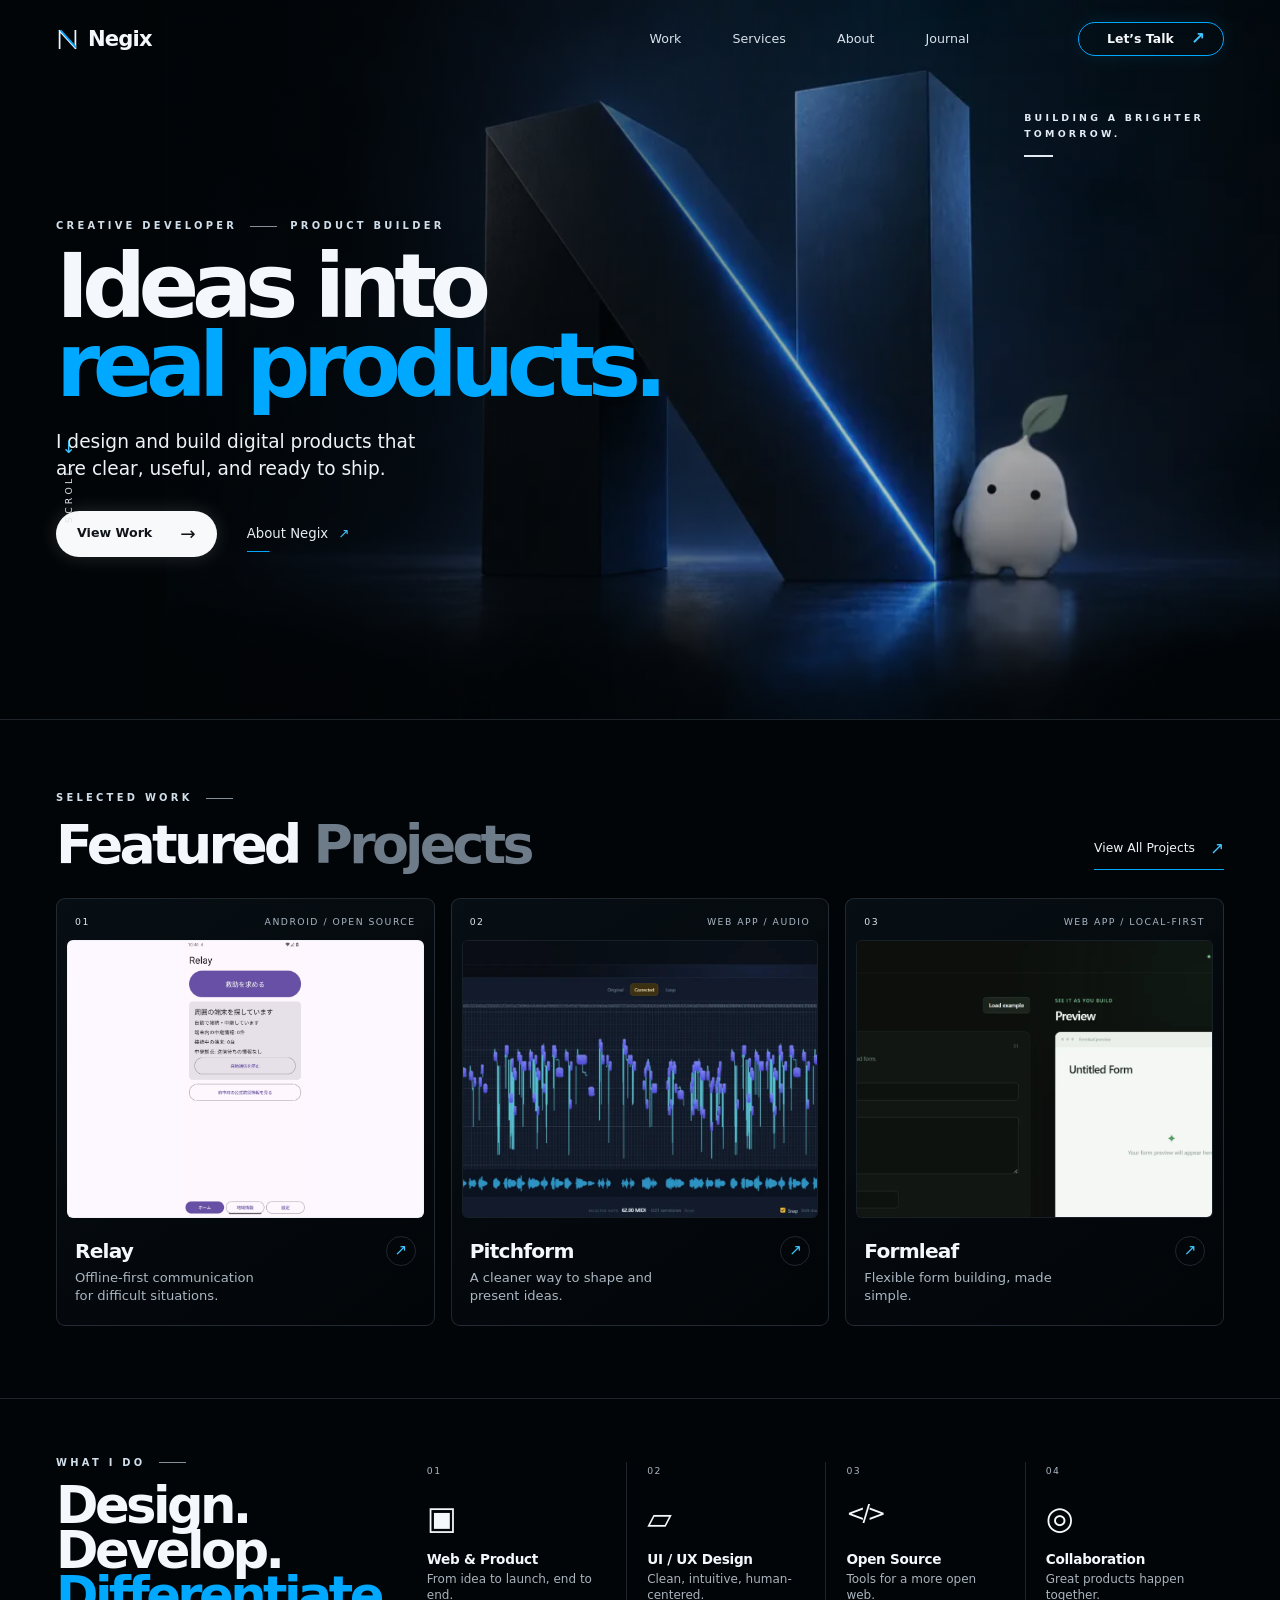
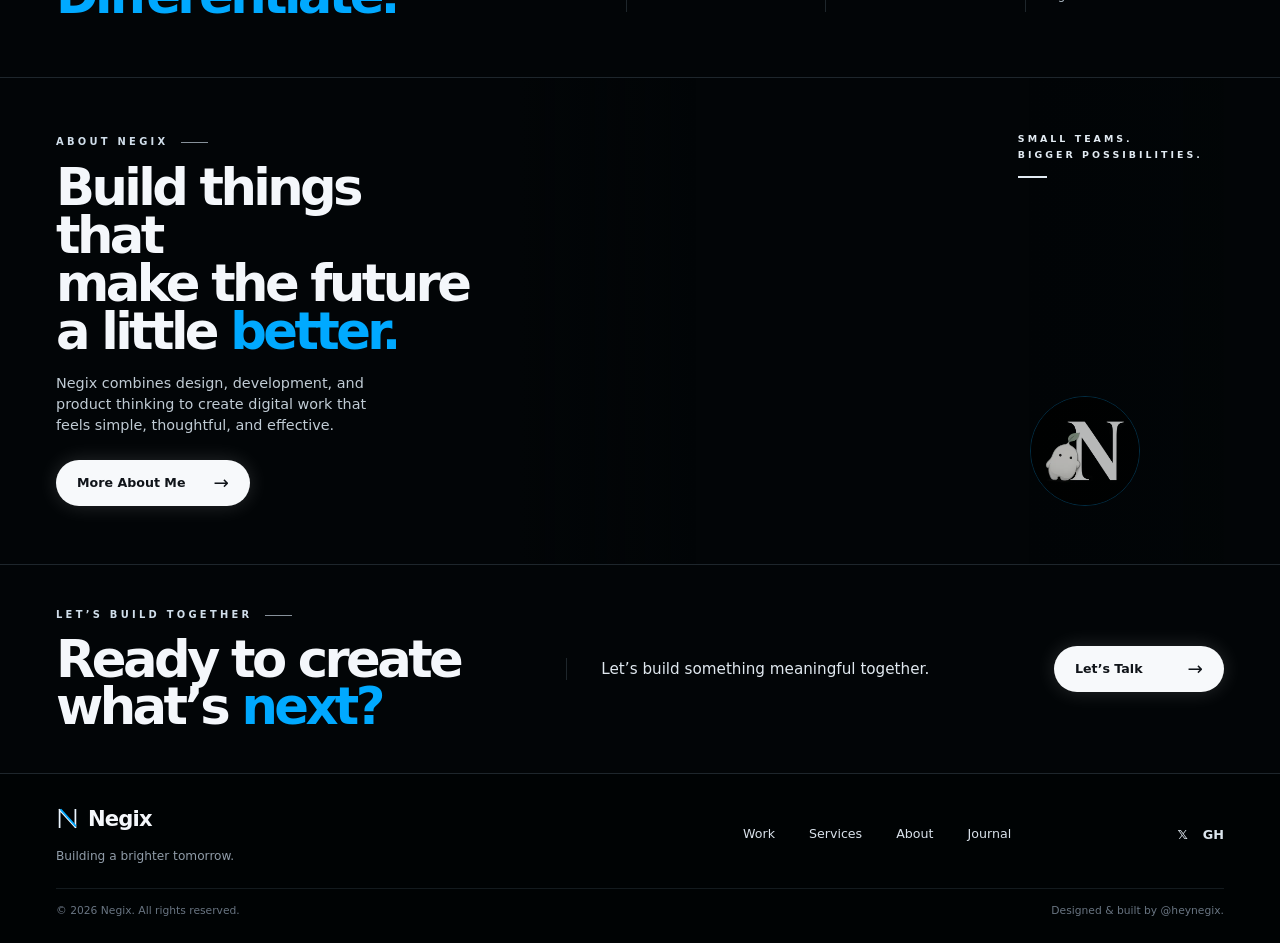
==== commit b9ade1b3: "Align portfolio visuals with canonical mascot" ====
--- a/index.html
+++ b/index.html
@@ -41,7 +41,7 @@
     <main>
       <section class="hero" id="top" aria-labelledby="hero-title">
         <div class="hero__backdrop" aria-hidden="true"></div>
-        <img class="hero__visual" src="hero-visual.webp" alt="A geometric N sculpture with an electric blue edge and the Negix mascot" width="1600" height="640" fetchpriority="high" />
+        <img class="hero__visual" src="hero-visual-v2.webp" alt="A geometric N sculpture with an electric blue edge and the Negix mascot" width="1600" height="640" fetchpriority="high" />
         <div class="container hero__content">
           <p class="eyebrow">Creative Developer <span></span> Product Builder</p>
           <h1 id="hero-title">Ideas into<br /><span>real products</span><b aria-hidden="true">.</b></h1>
@@ -90,7 +90,7 @@
       <section class="section about" id="about" aria-labelledby="about-title">
         <div class="container about__layout">
           <div class="about__copy"><p class="eyebrow">About Negix <span></span></p><h2 id="about-title">Build things that<br />make the future<br />a little <span>better.</span></h2><p>Negix combines design, development, and product thinking to create digital work that feels simple, thoughtful, and effective.</p><a class="button button--light" href="https://github.com/heynegix" target="_blank" rel="noopener noreferrer">More About Me <span aria-hidden="true">→</span></a></div>
-          <div class="about__visual" data-reveal><img src="about-visual.webp" alt="A dark workspace with a laptop, mug, and a small Negix mascot" loading="lazy" decoding="async" width="1400" height="788" /><img class="about__mark" src="brand-mark.webp" alt="Negix mascot beside a large N" loading="lazy" decoding="async" width="420" height="420" /><p class="about__note">Small teams.<br />Bigger possibilities.<span></span></p></div>
+          <div class="about__visual" data-reveal><img src="about-visual-v2.webp" alt="A dark workspace with a laptop, mug, and a small Negix mascot" loading="lazy" decoding="async" width="1400" height="788" /><img class="about__mark" src="brand-mark.webp" alt="Negix mascot beside a large N" loading="lazy" decoding="async" width="420" height="420" /><p class="about__note">Small teams.<br />Bigger possibilities.<span></span></p></div>
         </div>
       </section>
 
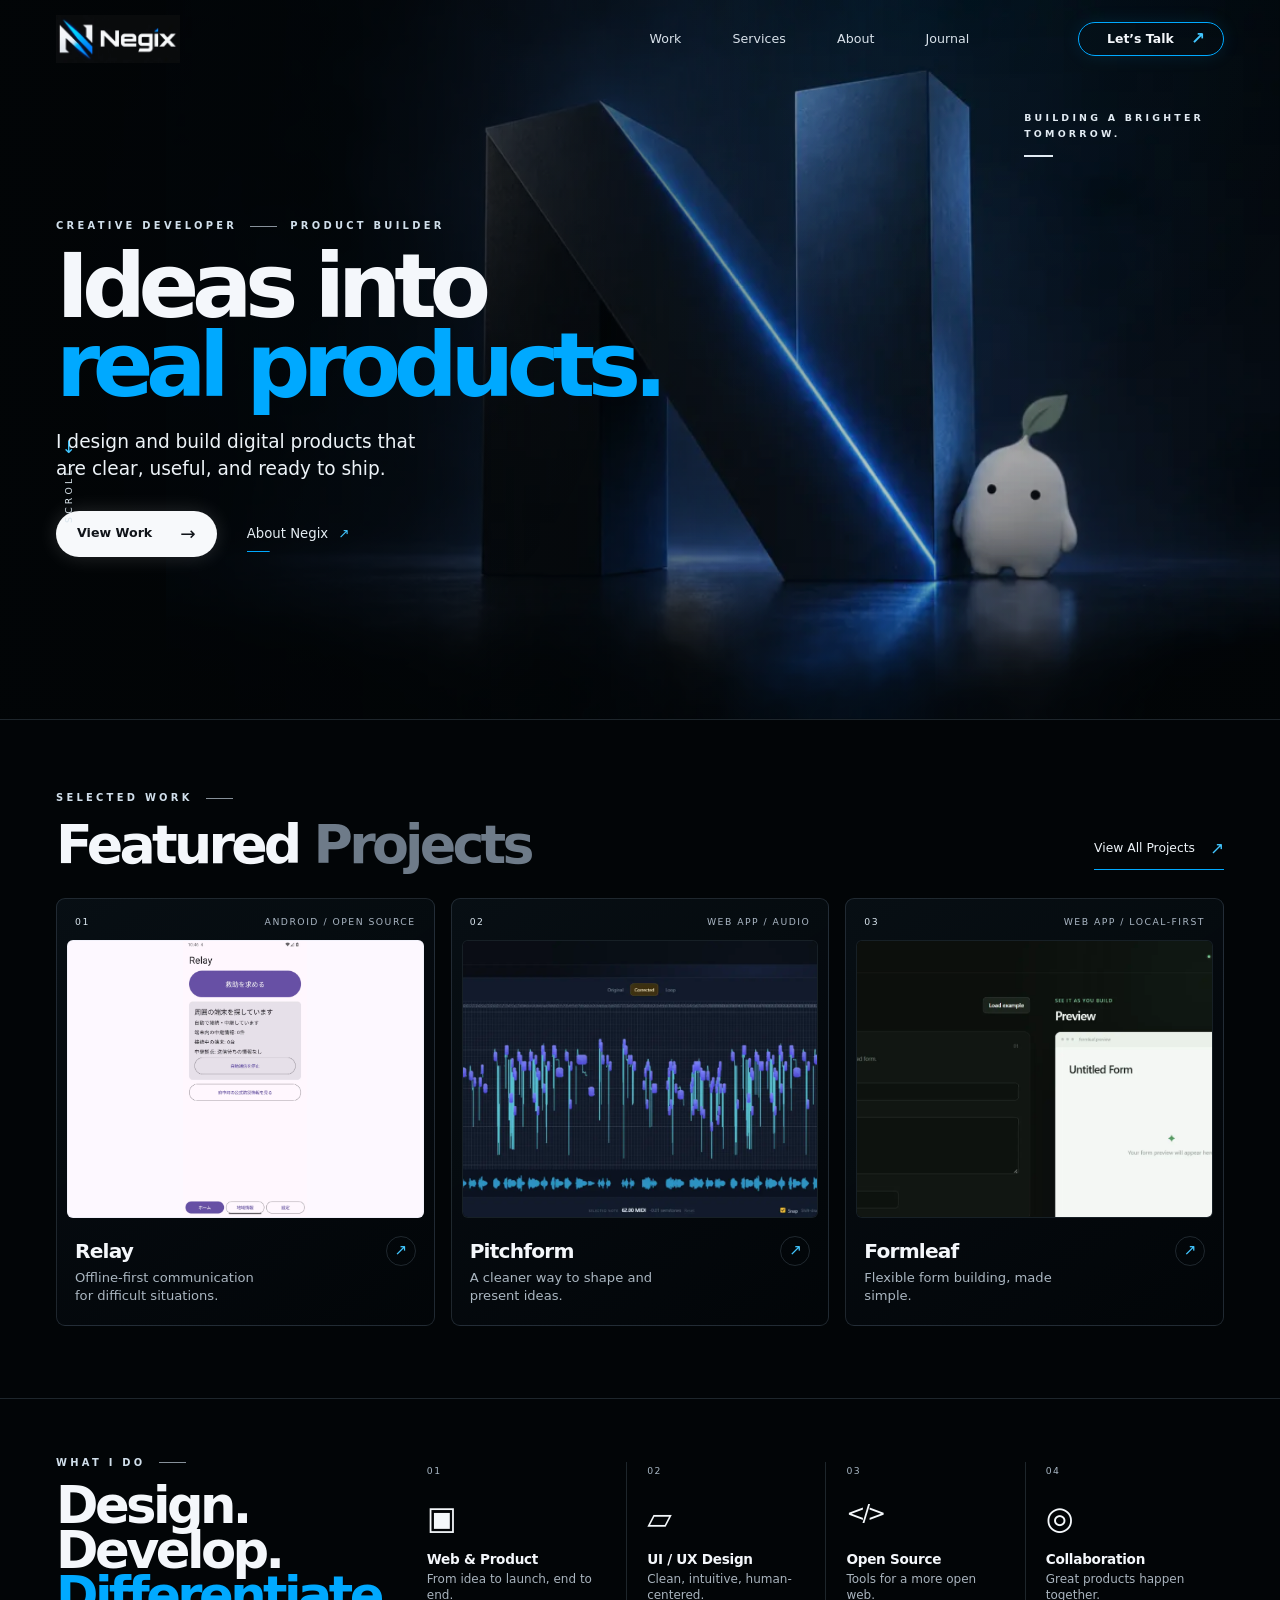
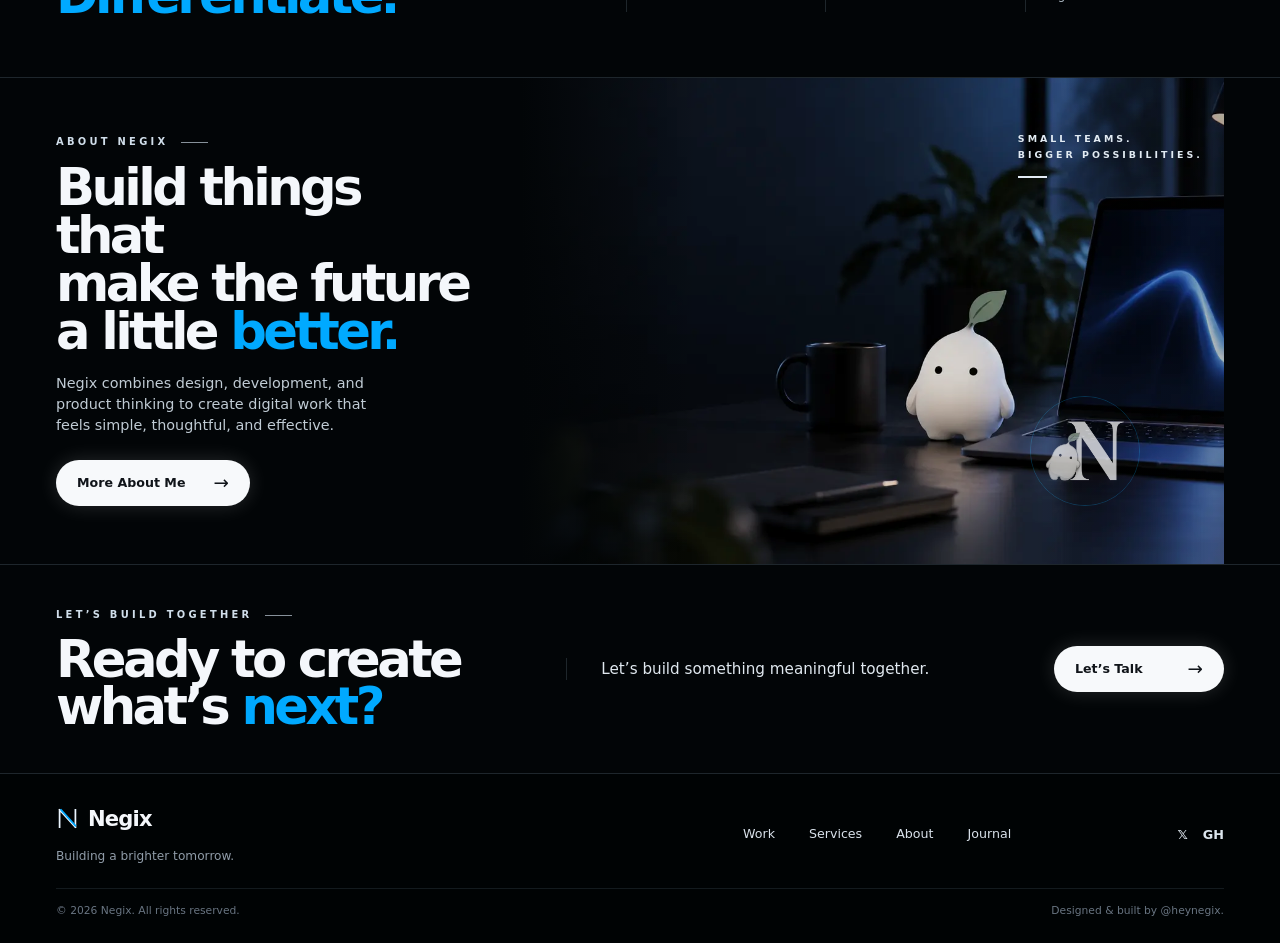
==== commit def99640: "Use supplied Negix wordmark in site header" ====
--- a/index.html
+++ b/index.html
@@ -21,10 +21,7 @@
   <body>
     <header class="site-header" data-header>
       <div class="container site-header__inner">
-        <a class="brand" href="#top" aria-label="Negix home">
-          <span class="brand__mark" aria-hidden="true"><svg viewBox="0 0 32 32"><path d="M5 4v24M5 4l22 24M27 4v24" /><path class="brand__mark-accent" d="M7 4l20 22" /></svg></span>
-          <span>Negix</span>
-        </a>
+        <a class="brand brand--image" href="#top" aria-label="Negix home"><img src="negix-logo.webp" alt="Negix" width="1040" height="400" /></a>
         <nav class="desktop-nav" aria-label="Primary navigation">
           <a href="#work">Work</a><a href="#services">Services</a><a href="#about">About</a>
           <a href="https://github.com/heynegix?tab=activity" target="_blank" rel="noopener noreferrer">Journal</a>
--- a/style.css
+++ b/style.css
@@ -24,6 +24,8 @@
 .site-header { position: absolute; inset: 0 0 auto; z-index: 10; height: var(--header-height); }
 .site-header__inner { display: flex; height: 100%; align-items: center; justify-content: space-between; gap: 32px; }
 .brand { display: inline-flex; align-items: center; gap: 9px; color: var(--text); font-size: 1.32rem; font-weight: 650; letter-spacing: -0.04em; text-decoration: none; }
+.brand--image { width: 124px; }
+.brand--image img { width: 100%; height: auto; display: block; }
 .brand__mark { width: 23px; height: 29px; display: inline-flex; }
 .brand__mark svg { width: 100%; height: 100%; fill: none; stroke: #eaf5ff; stroke-linecap: square; stroke-width: 2.4; }
 .brand__mark-accent { stroke: var(--blue); }
@@ -141,6 +143,7 @@
   .container { width: min(calc(100% - 36px), var(--max-width)); }
   .site-header { background: linear-gradient(180deg, rgba(2,5,7,0.88), transparent); }
   .site-header__inner { gap: 16px; }
+  .brand--image { width: 108px; }
   .desktop-nav, .header-cta { display: none; }
   .menu-toggle { width: 40px; height: 40px; display: inline-flex; flex-direction: column; align-items: center; justify-content: center; gap: 6px; margin-left: auto; border: 1px solid var(--line); border-radius: 50%; background: transparent; color: var(--text); cursor: pointer; }
   .menu-toggle > span:not(.sr-only) { width: 15px; height: 1px; display: block; background: currentColor; transition: transform 180ms ease; }
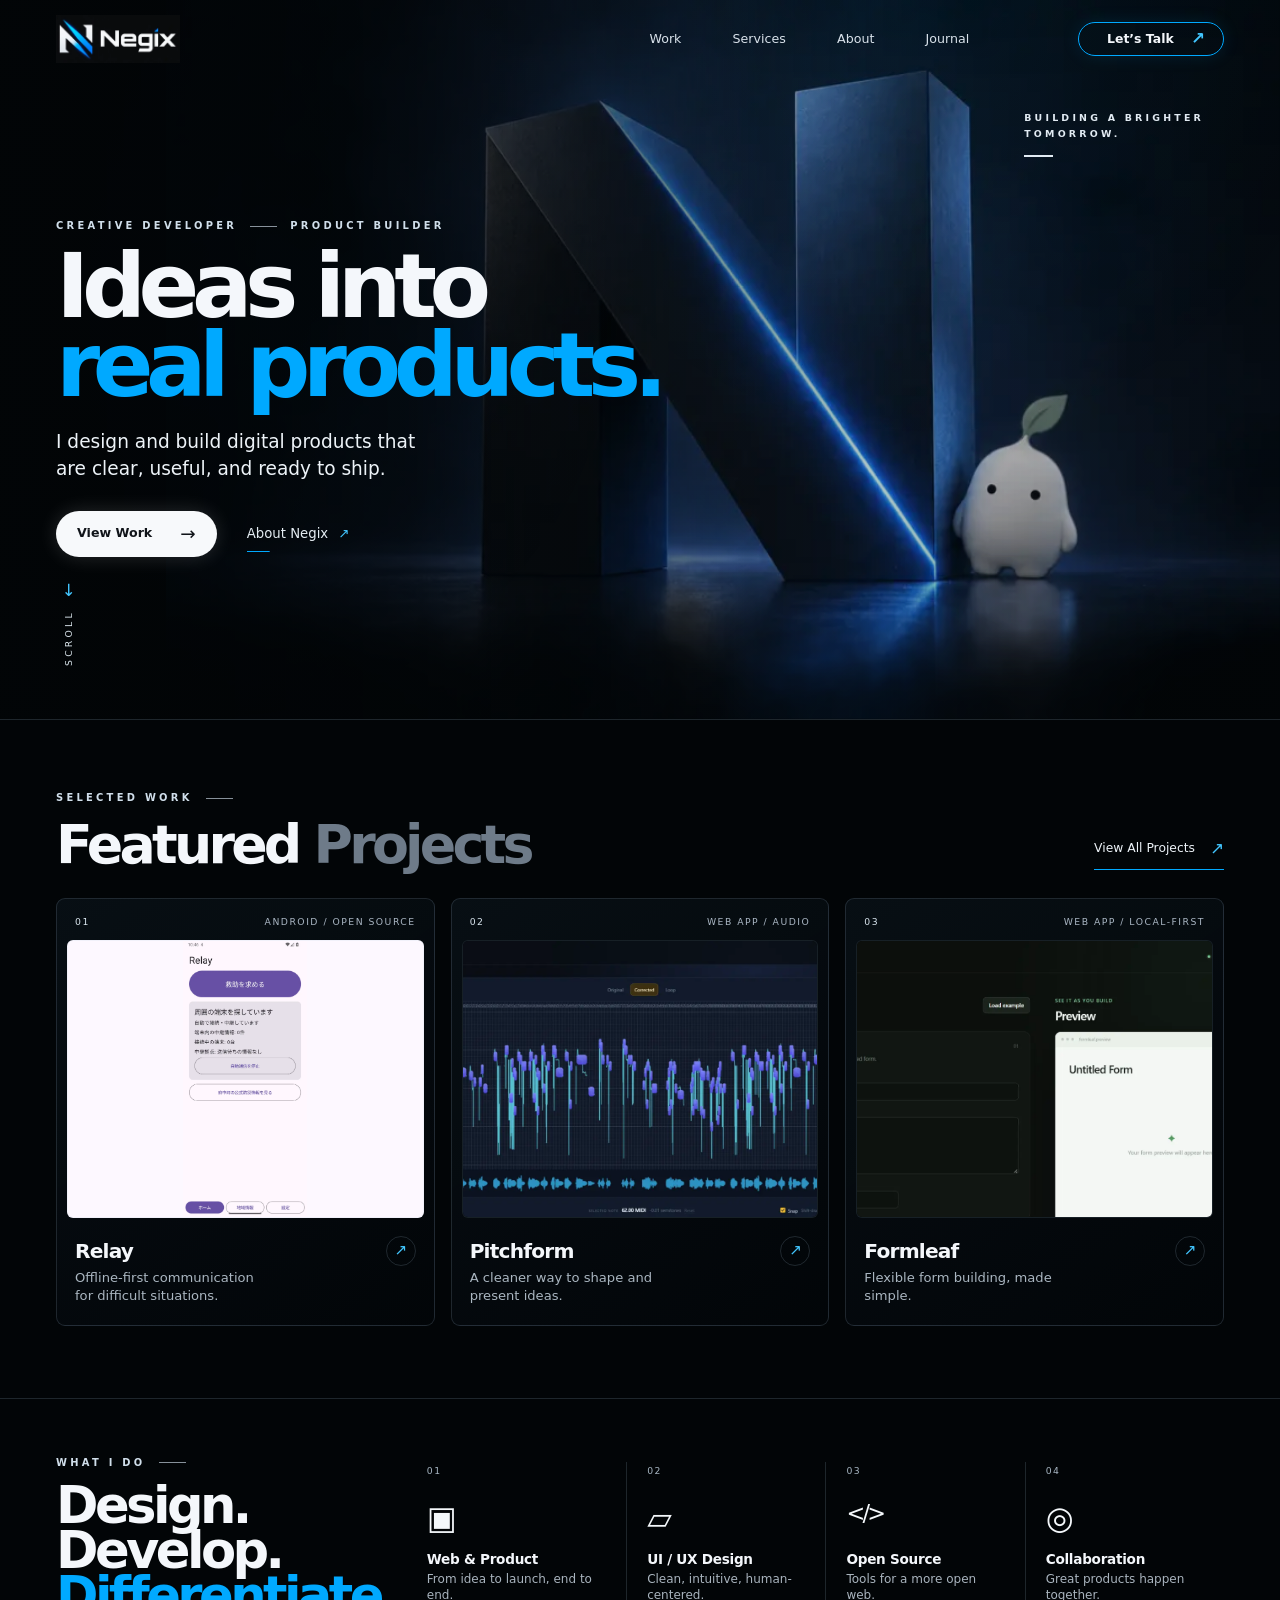
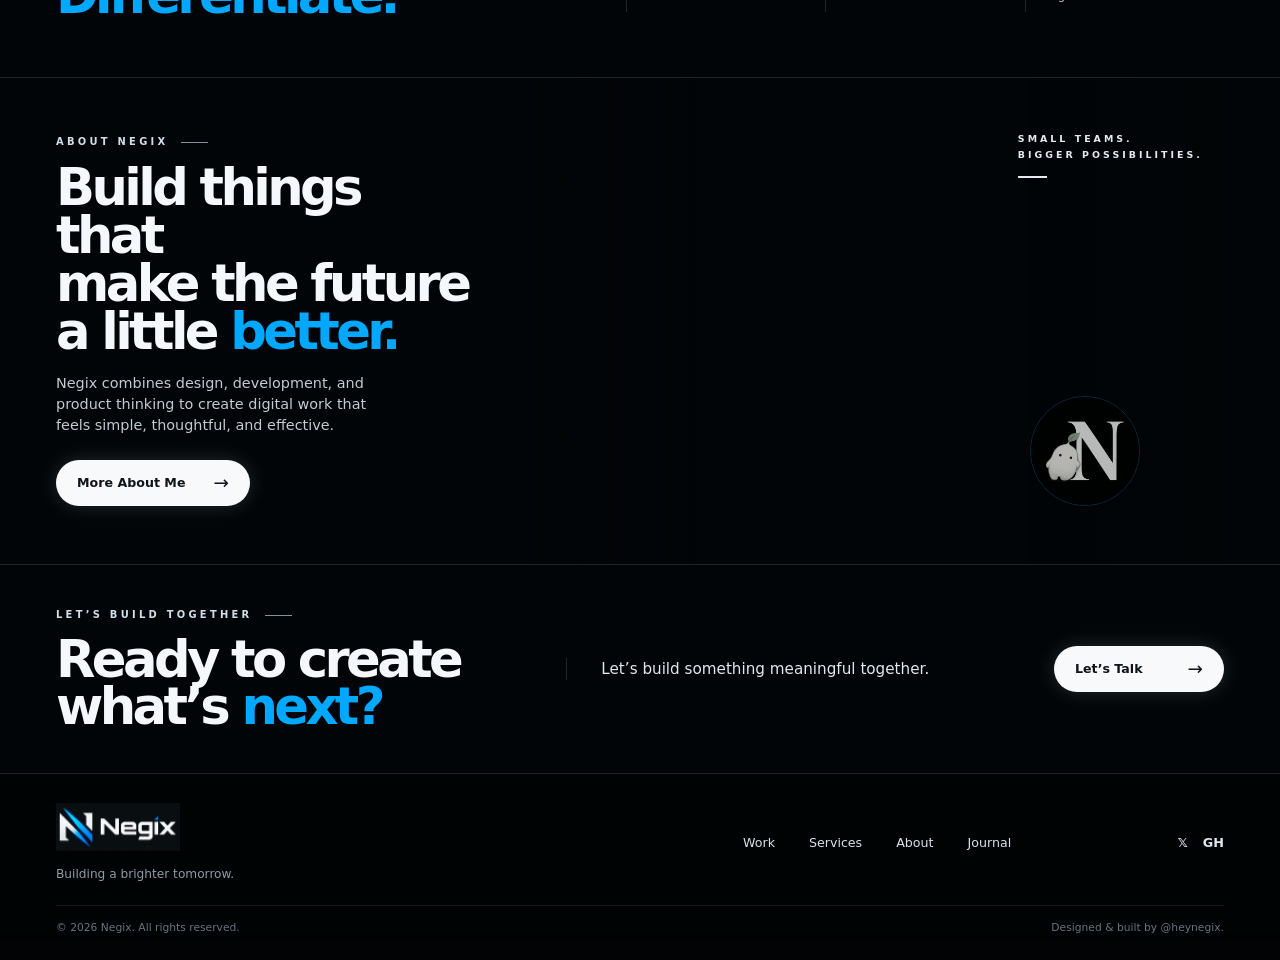
==== commit c5e130ff: "Fix audit findings in portfolio layout and accessibility" ====
--- a/index.html
+++ b/index.html
@@ -27,7 +27,7 @@
           <a href="https://github.com/heynegix?tab=activity" target="_blank" rel="noopener noreferrer">Journal</a>
         </nav>
         <a class="header-cta" href="https://x.com/heynegix" target="_blank" rel="noopener noreferrer"><span>Let’s Talk</span><span aria-hidden="true">↗</span></a>
-        <button class="menu-toggle" type="button" aria-expanded="false" aria-controls="mobile-menu" data-menu-toggle><span class="sr-only">Open navigation</span><span></span><span></span></button>
+        <button class="menu-toggle" type="button" aria-label="Open navigation" aria-expanded="false" aria-controls="mobile-menu" data-menu-toggle><span class="sr-only">Open navigation</span><span></span><span></span></button>
       </div>
       <nav class="mobile-nav" id="mobile-menu" aria-label="Mobile navigation" data-mobile-menu>
         <a href="#work">Work</a><a href="#services">Services</a><a href="#about">About</a>
@@ -44,8 +44,8 @@
           <h1 id="hero-title">Ideas into<br /><span>real products</span><b aria-hidden="true">.</b></h1>
           <p class="hero__description">I design and build digital products that are clear, useful, and ready to ship.</p>
           <div class="hero__actions"><a class="button button--light" href="#work">View Work <span aria-hidden="true">→</span></a><a class="text-link" href="#about">About Negix <span aria-hidden="true">↗</span></a></div>
-          <div class="scroll-cue" aria-hidden="true"><span>Scroll</span><span>↓</span></div>
         </div>
+        <div class="scroll-cue" aria-hidden="true"><span>Scroll</span><span>↓</span></div>
         <p class="hero__note">Building a brighter<br />tomorrow.<span></span></p>
       </section>
 
@@ -94,13 +94,13 @@
       <section class="section contact" aria-labelledby="contact-title"><div class="container contact__layout"><div><p class="eyebrow">Let’s Build Together <span></span></p><h2 id="contact-title">Ready to create<br />what’s <span>next?</span></h2></div><p class="contact__pitch">Let’s build something meaningful together.</p><a class="button button--light" href="https://x.com/heynegix" target="_blank" rel="noopener noreferrer">Let’s Talk <span aria-hidden="true">→</span></a></div></section>
     </main>
 
-    <footer class="site-footer"><div class="container site-footer__top"><div class="footer-brand"><a class="brand" href="#top" aria-label="Negix home"><span class="brand__mark" aria-hidden="true"><svg viewBox="0 0 32 32"><path d="M5 4v24M5 4l22 24M27 4v24" /><path class="brand__mark-accent" d="M7 4l20 22" /></svg></span><span>Negix</span></a><p>Building a brighter tomorrow.</p></div><nav class="footer-nav" aria-label="Footer navigation"><a href="#work">Work</a><a href="#services">Services</a><a href="#about">About</a><a href="https://github.com/heynegix?tab=activity" target="_blank" rel="noopener noreferrer">Journal</a></nav><div class="footer-socials"><a href="https://x.com/heynegix" target="_blank" rel="noopener noreferrer" aria-label="Negix on X">𝕏</a><a href="https://github.com/heynegix" target="_blank" rel="noopener noreferrer" aria-label="Negix on GitHub">GH</a></div></div><div class="container site-footer__bottom"><span>© 2026 Negix. All rights reserved.</span><span>Designed &amp; built by @heynegix.</span></div></footer>
+    <footer class="site-footer"><div class="container site-footer__top"><div class="footer-brand"><a class="brand brand--image" href="#top" aria-label="Negix home"><img src="negix-logo.webp" alt="Negix" width="1040" height="400" /></a><p>Building a brighter tomorrow.</p></div><nav class="footer-nav" aria-label="Footer navigation"><a href="#work">Work</a><a href="#services">Services</a><a href="#about">About</a><a href="https://github.com/heynegix?tab=activity" target="_blank" rel="noopener noreferrer">Journal</a></nav><div class="footer-socials"><a href="https://x.com/heynegix" target="_blank" rel="noopener noreferrer" aria-label="Negix on X">𝕏</a><a href="https://github.com/heynegix" target="_blank" rel="noopener noreferrer" aria-label="Negix on GitHub">GH</a></div></div><div class="container site-footer__bottom"><span>© 2026 Negix. All rights reserved.</span><span>Designed &amp; built by @heynegix.</span></div></footer>
 
     <script>
       const menuToggle = document.querySelector('[data-menu-toggle]');
       const mobileMenu = document.querySelector('[data-mobile-menu]');
       const header = document.querySelector('[data-header]');
-      menuToggle?.addEventListener('click', () => { const isOpen = menuToggle.getAttribute('aria-expanded') === 'true'; menuToggle.setAttribute('aria-expanded', String(!isOpen)); mobileMenu?.classList.toggle('is-open', !isOpen); header?.classList.toggle('is-open', !isOpen); });
+      menuToggle?.addEventListener('click', () => { const isOpen = menuToggle.getAttribute('aria-expanded') === 'true'; menuToggle.setAttribute('aria-expanded', String(!isOpen)); menuToggle.setAttribute('aria-label', isOpen ? 'Open navigation' : 'Close navigation'); mobileMenu?.classList.toggle('is-open', !isOpen); header?.classList.toggle('is-open', !isOpen); });
       mobileMenu?.querySelectorAll('a').forEach((link) => link.addEventListener('click', () => { menuToggle?.setAttribute('aria-expanded', 'false'); mobileMenu.classList.remove('is-open'); header?.classList.remove('is-open'); }));
       const revealItems = document.querySelectorAll('[data-reveal]');
       if ('IntersectionObserver' in window) { const observer = new IntersectionObserver((entries, instance) => { entries.forEach((entry) => { if (entry.isIntersecting) { entry.target.classList.add('is-visible'); instance.unobserve(entry.target); } }); }, { threshold: 0.12 }); revealItems.forEach((item) => observer.observe(item)); } else { revealItems.forEach((item) => item.classList.add('is-visible')); }
--- a/style.css
+++ b/style.css
@@ -25,7 +25,7 @@
 .site-header__inner { display: flex; height: 100%; align-items: center; justify-content: space-between; gap: 32px; }
 .brand { display: inline-flex; align-items: center; gap: 9px; color: var(--text); font-size: 1.32rem; font-weight: 650; letter-spacing: -0.04em; text-decoration: none; }
 .brand--image { width: 124px; }
-.brand--image img { width: 100%; height: auto; display: block; }
+.brand--image img { width: 100%; height: auto; display: block; mix-blend-mode: screen; }
 .brand__mark { width: 23px; height: 29px; display: inline-flex; }
 .brand__mark svg { width: 100%; height: 100%; fill: none; stroke: #eaf5ff; stroke-linecap: square; stroke-width: 2.4; }
 .brand__mark-accent { stroke: var(--blue); }
@@ -57,7 +57,7 @@
 .text-link::after { position: absolute; right: 0; bottom: 2px; left: 0; height: 1px; background: var(--blue); content: ""; transform: scaleX(0.22); transform-origin: left; transition: transform 180ms ease; }
 .text-link:hover::after { transform: scaleX(1); }
 .text-link span { margin-left: 6px; color: var(--blue-bright); }
-.scroll-cue { position: absolute; top: calc(100% - 34px); left: 0; display: flex; align-items: center; gap: 12px; color: #dae5ec; font-size: 0.58rem; letter-spacing: 0.35em; text-transform: uppercase; transform: rotate(-90deg); transform-origin: left top; }
+.scroll-cue { position: absolute; bottom: 28px; left: max(48px, calc((100% - var(--max-width)) / 2)); display: flex; align-items: center; gap: 12px; color: #dae5ec; font-size: 0.58rem; letter-spacing: 0.35em; text-transform: uppercase; transform: rotate(-90deg); transform-origin: left top; }
 .scroll-cue span:last-child { color: var(--blue-bright); font-size: 1.05rem; letter-spacing: 0; transform: rotate(90deg); }
 .hero__note { position: absolute; top: 110px; right: max(24px, calc((100% - var(--max-width)) / 2 + 20px)); margin: 0; color: #e2ebf3; font-size: 0.59rem; font-weight: 700; letter-spacing: 0.34em; line-height: 1.65; text-transform: uppercase; }
 .hero__note span, .about__note span { width: 29px; height: 2px; display: block; margin-top: 14px; background: currentColor; }
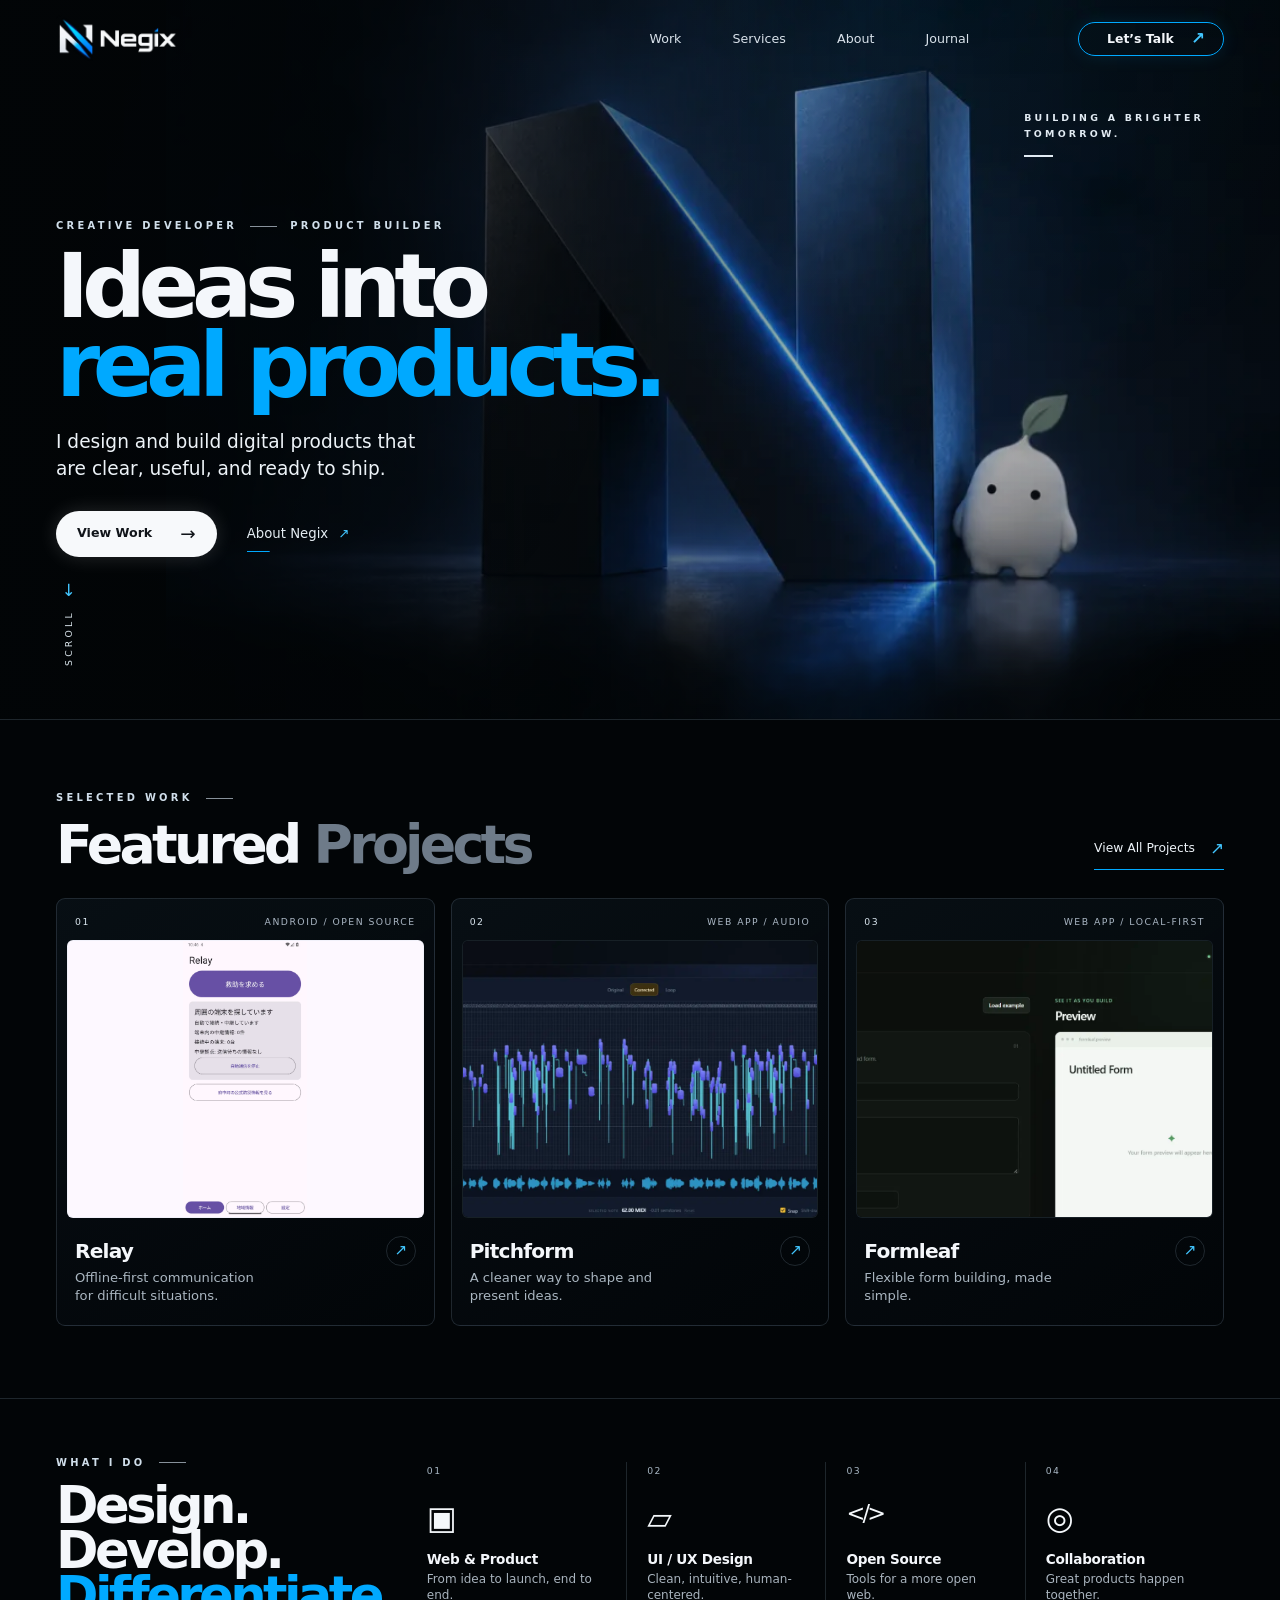
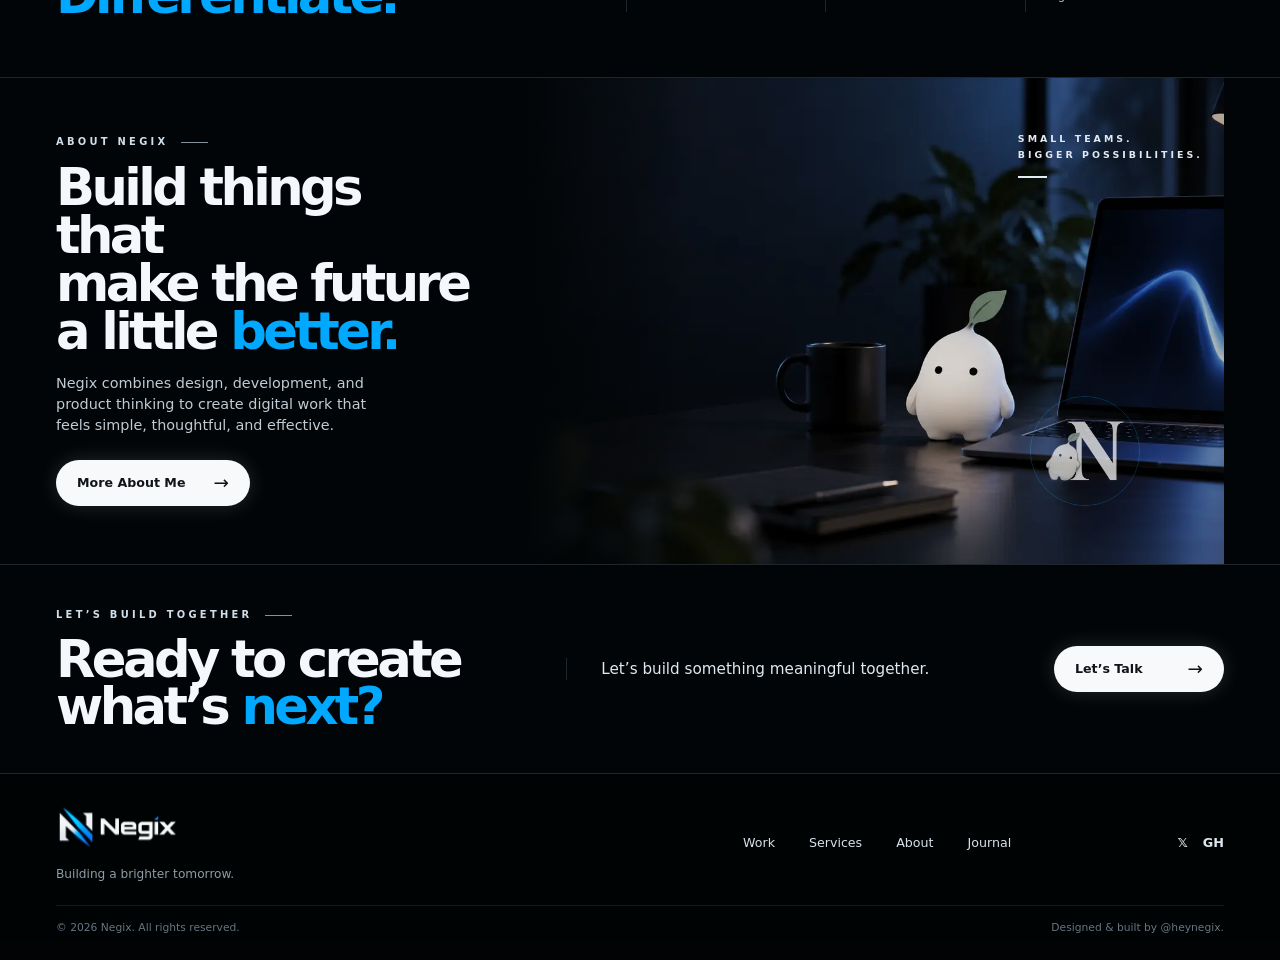
==== commit f3667995: "Remove logo background from site branding" ====
--- a/index.html
+++ b/index.html
@@ -21,7 +21,7 @@
   <body>
     <header class="site-header" data-header>
       <div class="container site-header__inner">
-        <a class="brand brand--image" href="#top" aria-label="Negix home"><img src="negix-logo.webp" alt="Negix" width="1040" height="400" /></a>
+        <a class="brand brand--image" href="#top" aria-label="Negix home"><img src="negix-logo-v2.webp" alt="Negix" width="1040" height="400" /></a>
         <nav class="desktop-nav" aria-label="Primary navigation">
           <a href="#work">Work</a><a href="#services">Services</a><a href="#about">About</a>
           <a href="https://github.com/heynegix?tab=activity" target="_blank" rel="noopener noreferrer">Journal</a>
@@ -94,7 +94,7 @@
       <section class="section contact" aria-labelledby="contact-title"><div class="container contact__layout"><div><p class="eyebrow">Let’s Build Together <span></span></p><h2 id="contact-title">Ready to create<br />what’s <span>next?</span></h2></div><p class="contact__pitch">Let’s build something meaningful together.</p><a class="button button--light" href="https://x.com/heynegix" target="_blank" rel="noopener noreferrer">Let’s Talk <span aria-hidden="true">→</span></a></div></section>
     </main>
 
-    <footer class="site-footer"><div class="container site-footer__top"><div class="footer-brand"><a class="brand brand--image" href="#top" aria-label="Negix home"><img src="negix-logo.webp" alt="Negix" width="1040" height="400" /></a><p>Building a brighter tomorrow.</p></div><nav class="footer-nav" aria-label="Footer navigation"><a href="#work">Work</a><a href="#services">Services</a><a href="#about">About</a><a href="https://github.com/heynegix?tab=activity" target="_blank" rel="noopener noreferrer">Journal</a></nav><div class="footer-socials"><a href="https://x.com/heynegix" target="_blank" rel="noopener noreferrer" aria-label="Negix on X">𝕏</a><a href="https://github.com/heynegix" target="_blank" rel="noopener noreferrer" aria-label="Negix on GitHub">GH</a></div></div><div class="container site-footer__bottom"><span>© 2026 Negix. All rights reserved.</span><span>Designed &amp; built by @heynegix.</span></div></footer>
+    <footer class="site-footer"><div class="container site-footer__top"><div class="footer-brand"><a class="brand brand--image" href="#top" aria-label="Negix home"><img src="negix-logo-v2.webp" alt="Negix" width="1040" height="400" /></a><p>Building a brighter tomorrow.</p></div><nav class="footer-nav" aria-label="Footer navigation"><a href="#work">Work</a><a href="#services">Services</a><a href="#about">About</a><a href="https://github.com/heynegix?tab=activity" target="_blank" rel="noopener noreferrer">Journal</a></nav><div class="footer-socials"><a href="https://x.com/heynegix" target="_blank" rel="noopener noreferrer" aria-label="Negix on X">𝕏</a><a href="https://github.com/heynegix" target="_blank" rel="noopener noreferrer" aria-label="Negix on GitHub">GH</a></div></div><div class="container site-footer__bottom"><span>© 2026 Negix. All rights reserved.</span><span>Designed &amp; built by @heynegix.</span></div></footer>
 
     <script>
       const menuToggle = document.querySelector('[data-menu-toggle]');
